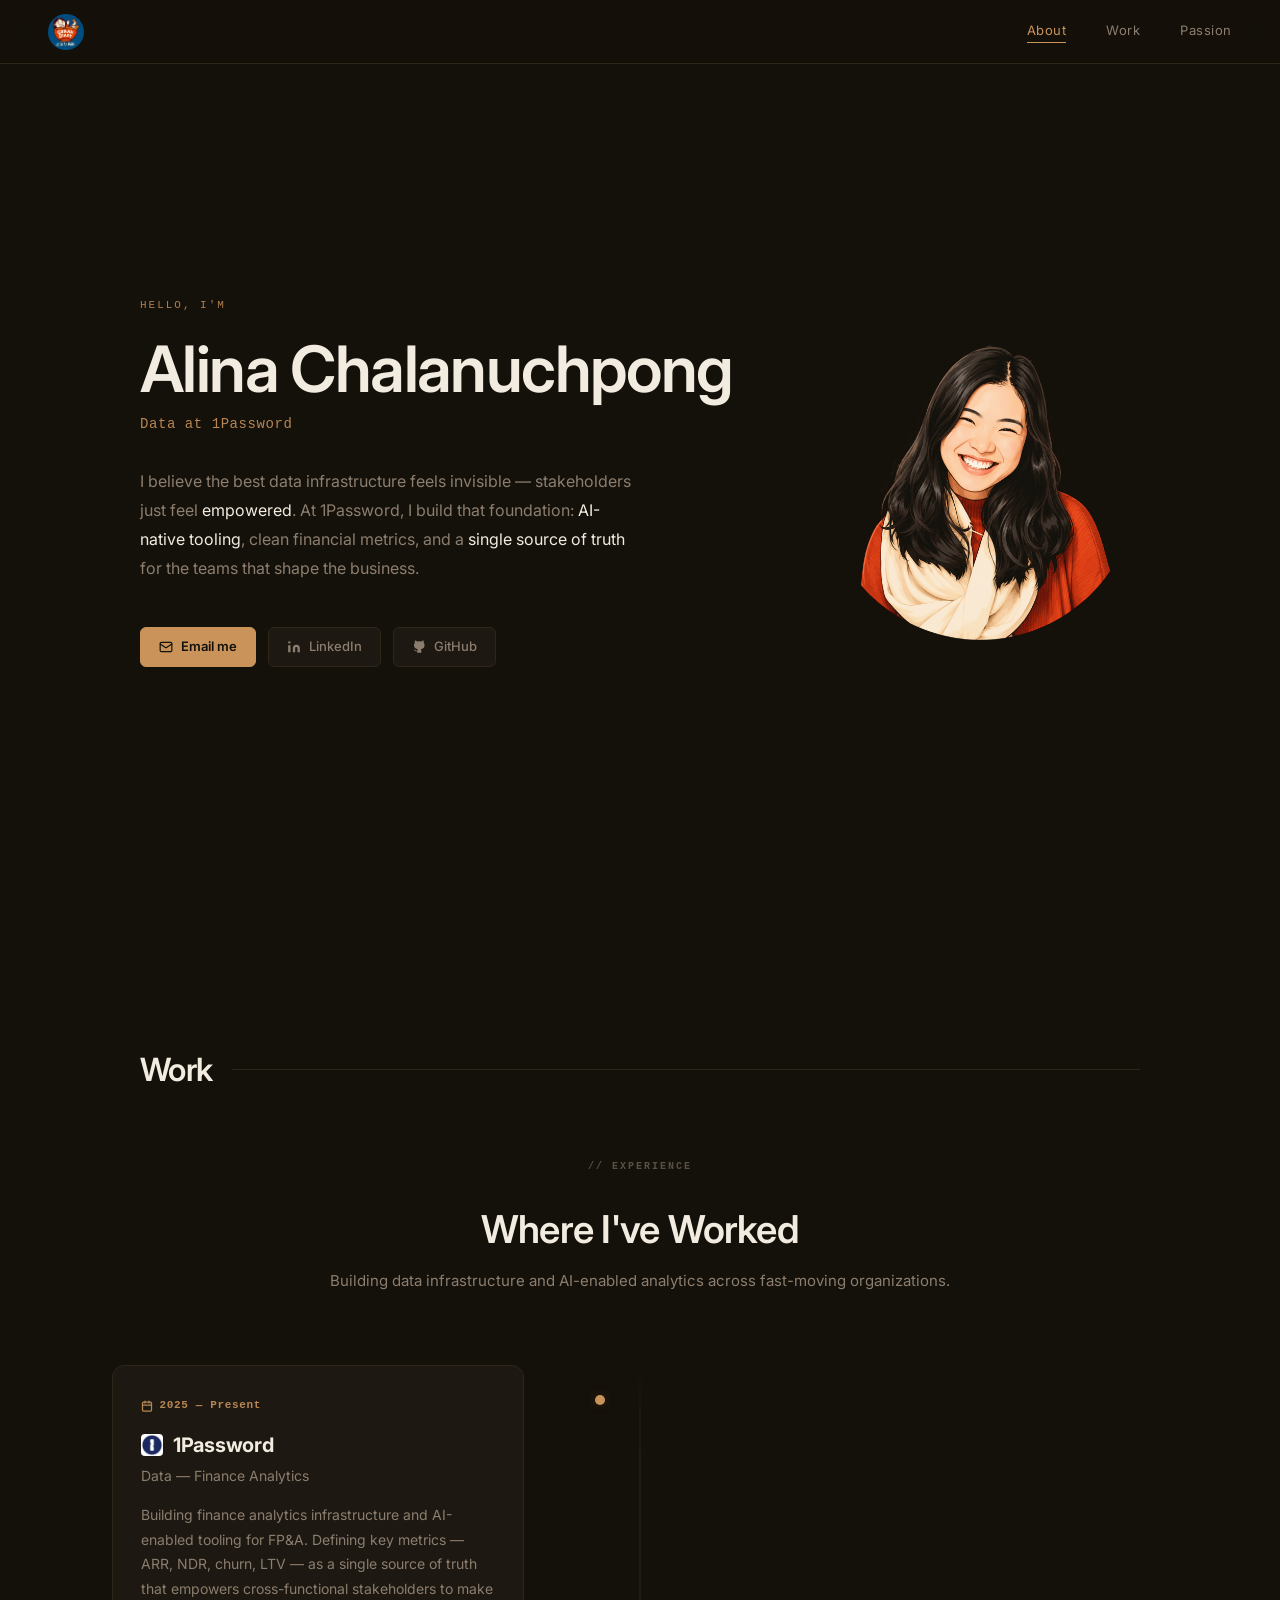
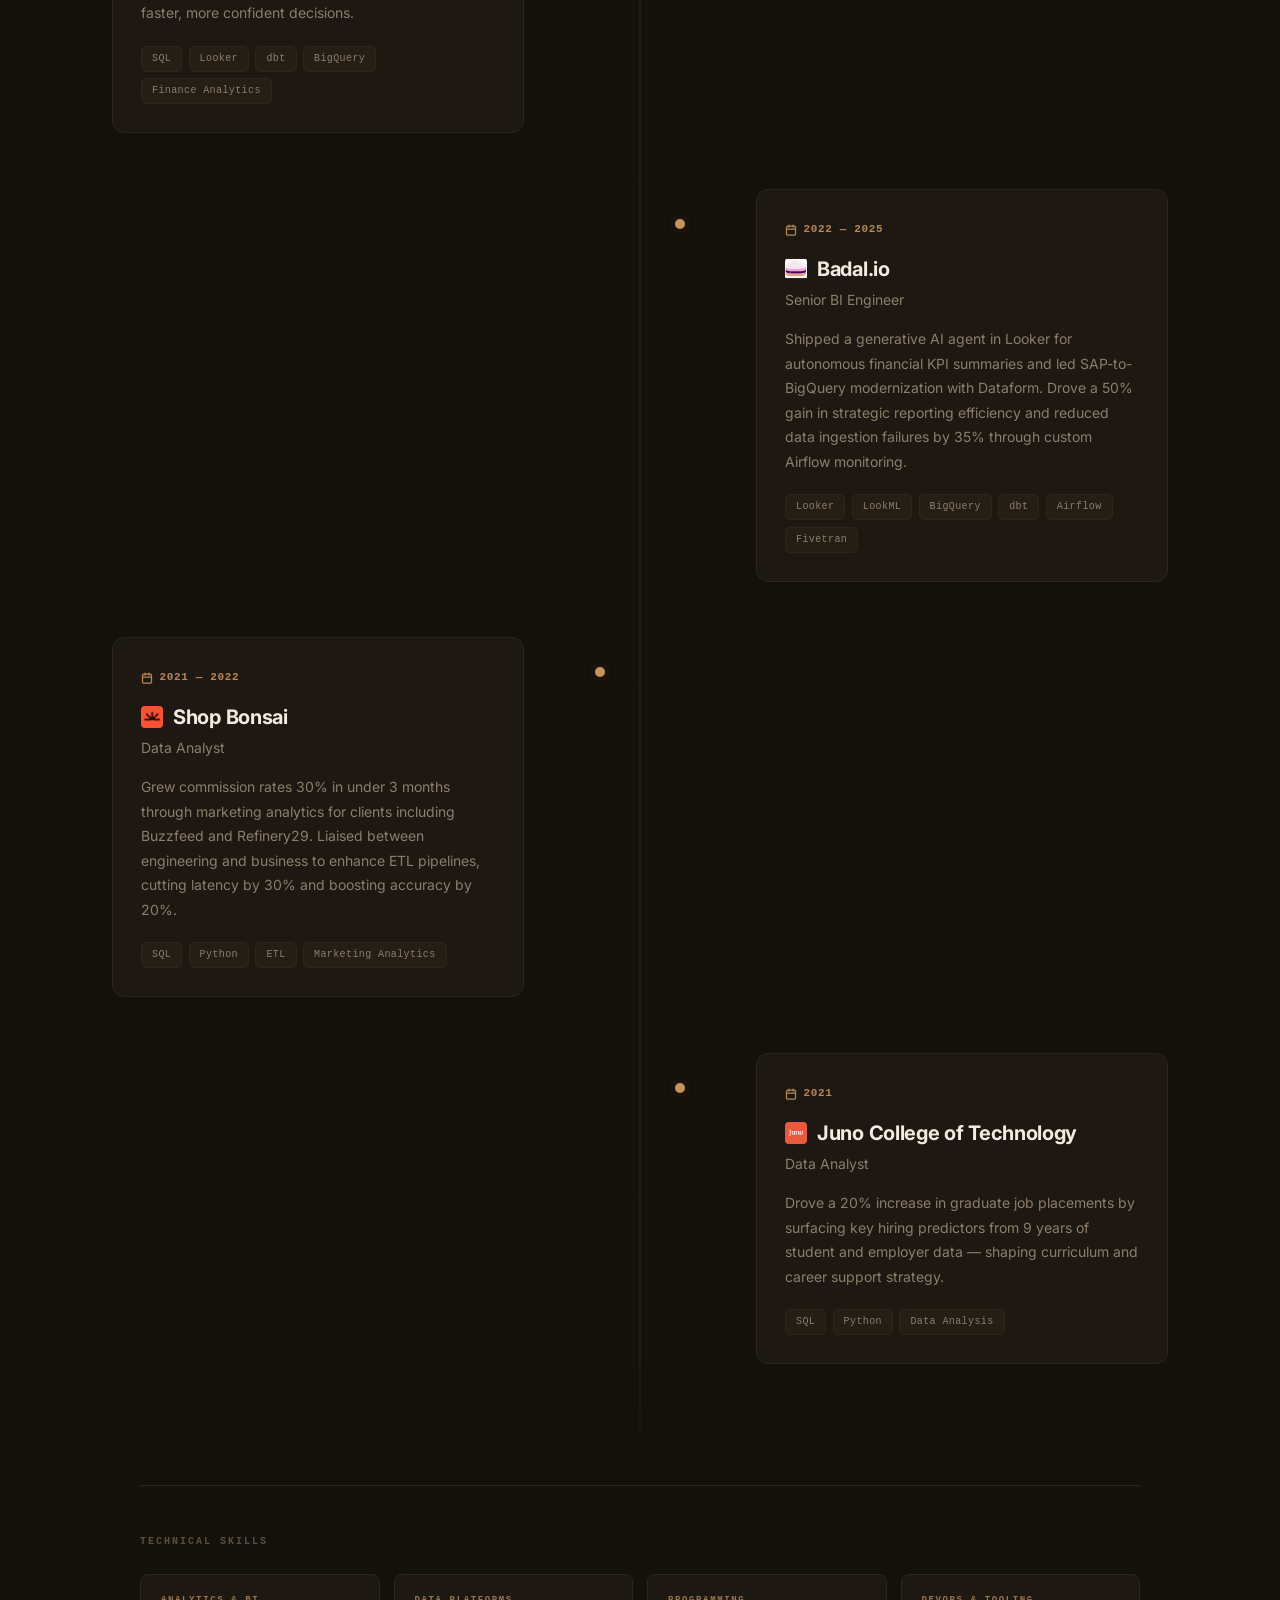
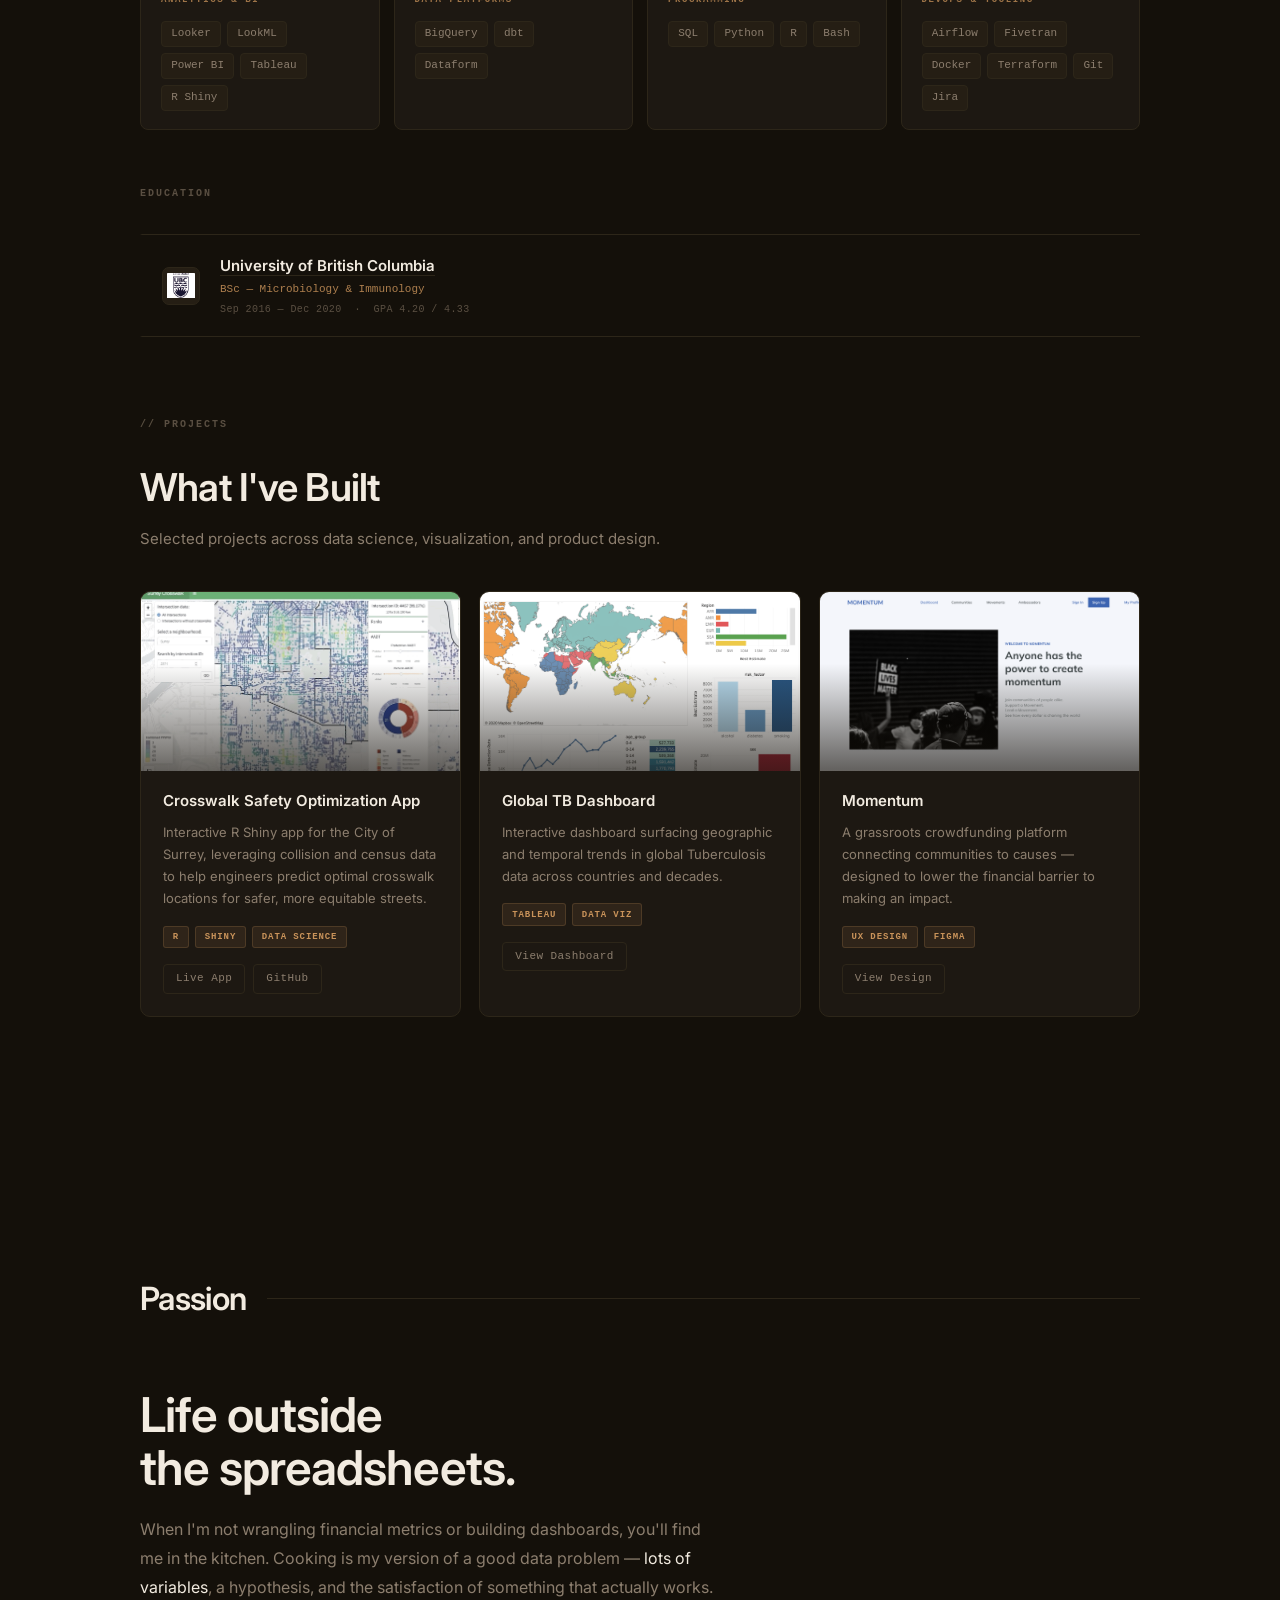
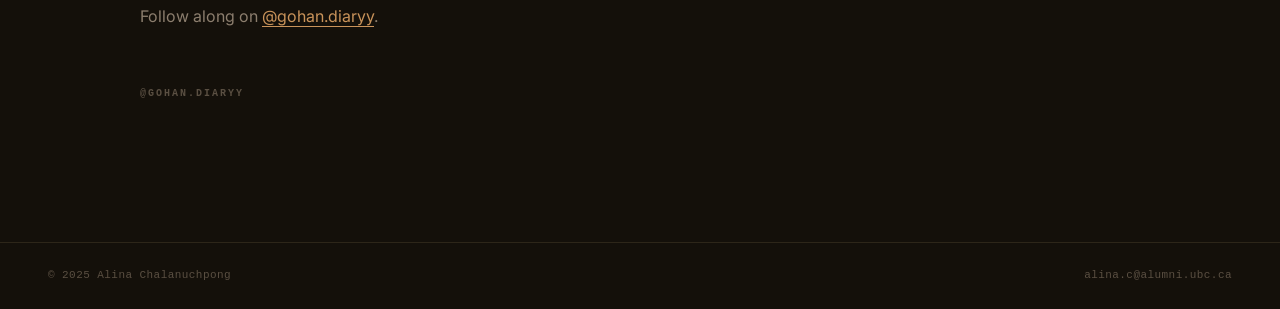
==== index.html @ 2a37232e "Replace about photo with aboutcirnb.png Co-Authored-By: Claude Sonnet 4.6 <noreply@anthropic.com>" ====
<!DOCTYPE html>
<html lang="en">
<head>
  <meta charset="UTF-8" />
  <meta name="viewport" content="width=device-width, initial-scale=1.0" />
  <meta name="description" content="Alina Chalanuchpong — Data at 1Password. Finance analytics, AI-native tooling, and stakeholder-first insights." />
  <title>Alina Chalanuchpong</title>
  <link rel="icon" href="imgs/GD.jpg" />
  <link rel="apple-touch-icon" href="imgs/GD.jpg" />
  <link href="https://fonts.googleapis.com/css2?family=Inter:wght@300;400;500;600&display=swap" rel="stylesheet" />
  <link rel="stylesheet" href="style.css" />
</head>
<body>

  <!-- Nav -->
  <nav class="nav">
    <a href="#about" class="nav-logo">
      <img src="imgs/GD.jpg" alt="Gohan Diary" style="height:36px;width:36px;object-fit:cover;border-radius:50%;display:block;" />
    </a>
    <div class="nav-links">
      <a href="#about"   class="nav-link active" data-section="about">About</a>
      <a href="#work"    class="nav-link"         data-section="work">Work</a>
      <a href="#passion" class="nav-link"         data-section="passion">Passion</a>
    </div>
  </nav>

  <!-- ══════════════════════════════════════════════════════
       ABOUT
  ══════════════════════════════════════════════════════ -->
  <section id="about">
    <div class="container">
      <div class="hero">

        <div class="hero-text">
          <p class="hero-eyebrow">Hello, I'm</p>
          <h1 class="hero-name">Alina Chalanuchpong</h1>
          <p class="hero-role">Data at 1Password</p>
          <p class="hero-bio">
            I believe the best data infrastructure feels invisible — stakeholders just feel
            <em>empowered</em>. At 1Password, I build that foundation: <em>AI-native tooling</em>,
            clean financial metrics, and a <em>single source of truth</em> for the teams that
            shape the business.
          </p>
          <div class="contact-links">
            <a href="mailto:alina.c@alumni.ubc.ca" class="contact-btn primary">
              <svg width="14" height="14" viewBox="0 0 24 24" fill="none" stroke="currentColor" stroke-width="2" stroke-linecap="round" stroke-linejoin="round"><rect x="2" y="4" width="20" height="16" rx="2"/><path d="m22 7-8.97 5.7a1.94 1.94 0 0 1-2.06 0L2 7"/></svg>
              Email me
            </a>
            <a href="https://www.linkedin.com/in/alina-chalanuchpong/" target="_blank" rel="noopener" class="contact-btn">
              <svg width="14" height="14" viewBox="0 0 24 24" fill="currentColor"><path d="M16 8a6 6 0 0 1 6 6v7h-4v-7a2 2 0 0 0-2-2 2 2 0 0 0-2 2v7h-4v-7a6 6 0 0 1 6-6z"/><rect x="2" y="9" width="4" height="12"/><circle cx="4" cy="4" r="2"/></svg>
              LinkedIn
            </a>
            <a href="https://github.com/alinac16" target="_blank" rel="noopener" class="contact-btn">
              <svg width="14" height="14" viewBox="0 0 24 24" fill="currentColor"><path d="M9 19c-5 1.5-5-2.5-7-3m14 6v-3.87a3.37 3.37 0 0 0-.94-2.61c3.14-.35 6.44-1.54 6.44-7A5.44 5.44 0 0 0 20 4.77 5.07 5.07 0 0 0 19.91 1S18.73.65 16 2.48a13.38 13.38 0 0 0-7 0C6.27.65 5.09 1 5.09 1A5.07 5.07 0 0 0 5 4.77a5.44 5.44 0 0 0-1.5 3.78c0 5.42 3.3 6.61 6.44 7A3.37 3.37 0 0 0 9 18.13V22"/></svg>
              GitHub
            </a>
          </div>
        </div>

        <div class="hero-image-wrap">
          <img src="imgs/aboutcirnb.png" class="cartoon-img" alt="Alina Chalanuchpong" />
        </div>

      </div>
    </div>
  </section>

  <!-- ══════════════════════════════════════════════════════
       WORK
  ══════════════════════════════════════════════════════ -->
  <section id="work" class="section">
    <div class="container">

      <div class="section-heading">
        <h2>Work</h2>
        <div class="section-heading-line"></div>
      </div>

      <!-- Experience header -->
      <div class="timeline-section-header">
        <p class="section-label">// Experience</p>
        <h3 class="timeline-section-title">Where I've Worked</h3>
        <p class="timeline-section-sub">Building data infrastructure and AI-enabled analytics across fast-moving organizations.</p>
      </div>

      <!-- Timeline -->
      <div class="timeline-wrapper">
        <div class="timeline-spine"></div>

        <!-- 1Password — LEFT -->
        <div class="timeline-item left">
          <div class="timeline-dot"></div>
          <div class="exp-card-new">
            <div class="exp-card-date">
              <svg width="12" height="12" viewBox="0 0 24 24" fill="none" stroke="currentColor" stroke-width="2.5" stroke-linecap="round" stroke-linejoin="round"><rect x="3" y="4" width="18" height="18" rx="2"/><path d="M16 2v4M8 2v4M3 10h18"/></svg>
              2025 — Present
            </div>
            <p class="exp-card-company">
              <img class="exp-card-logo" src="imgs/1password.png" alt="1Password" />
              1Password
            </p>
            <p class="exp-card-role">Data — Finance Analytics</p>
            <p class="exp-card-desc">Building finance analytics infrastructure and AI-enabled tooling for FP&amp;A. Defining key metrics — ARR, NDR, churn, LTV — as a single source of truth that empowers cross-functional stakeholders to make faster, more confident decisions.</p>
            <div class="exp-card-tags">
              <span class="exp-tag">SQL</span>
              <span class="exp-tag">Looker</span>
              <span class="exp-tag">dbt</span>
              <span class="exp-tag">BigQuery</span>
              <span class="exp-tag">Finance Analytics</span>
            </div>
          </div>
        </div>

        <!-- Badal.io — RIGHT -->
        <div class="timeline-item right">
          <div class="timeline-dot"></div>
          <div class="exp-card-new">
            <div class="exp-card-date">
              <svg width="12" height="12" viewBox="0 0 24 24" fill="none" stroke="currentColor" stroke-width="2.5" stroke-linecap="round" stroke-linejoin="round"><rect x="3" y="4" width="18" height="18" rx="2"/><path d="M16 2v4M8 2v4M3 10h18"/></svg>
              2022 — 2025
            </div>
            <p class="exp-card-company">
              <img class="exp-card-logo" src="imgs/badal.png" alt="Badal.io" />
              Badal.io
            </p>
            <p class="exp-card-role">Senior BI Engineer</p>
            <p class="exp-card-desc">Shipped a generative AI agent in Looker for autonomous financial KPI summaries and led SAP-to-BigQuery modernization with Dataform. Drove a 50% gain in strategic reporting efficiency and reduced data ingestion failures by 35% through custom Airflow monitoring.</p>
            <div class="exp-card-tags">
              <span class="exp-tag">Looker</span>
              <span class="exp-tag">LookML</span>
              <span class="exp-tag">BigQuery</span>
              <span class="exp-tag">dbt</span>
              <span class="exp-tag">Airflow</span>
              <span class="exp-tag">Fivetran</span>
            </div>
          </div>
        </div>

        <!-- Shop Bonsai — LEFT -->
        <div class="timeline-item left">
          <div class="timeline-dot"></div>
          <div class="exp-card-new">
            <div class="exp-card-date">
              <svg width="12" height="12" viewBox="0 0 24 24" fill="none" stroke="currentColor" stroke-width="2.5" stroke-linecap="round" stroke-linejoin="round"><rect x="3" y="4" width="18" height="18" rx="2"/><path d="M16 2v4M8 2v4M3 10h18"/></svg>
              2021 — 2022
            </div>
            <p class="exp-card-company">
              <img class="exp-card-logo" src="imgs/shopbonsai.png" alt="Shop Bonsai" />
              Shop Bonsai
            </p>
            <p class="exp-card-role">Data Analyst</p>
            <p class="exp-card-desc">Grew commission rates 30% in under 3 months through marketing analytics for clients including Buzzfeed and Refinery29. Liaised between engineering and business to enhance ETL pipelines, cutting latency by 30% and boosting accuracy by 20%.</p>
            <div class="exp-card-tags">
              <span class="exp-tag">SQL</span>
              <span class="exp-tag">Python</span>
              <span class="exp-tag">ETL</span>
              <span class="exp-tag">Marketing Analytics</span>
            </div>
          </div>
        </div>

        <!-- Juno College — RIGHT -->
        <div class="timeline-item right">
          <div class="timeline-dot"></div>
          <div class="exp-card-new">
            <div class="exp-card-date">
              <svg width="12" height="12" viewBox="0 0 24 24" fill="none" stroke="currentColor" stroke-width="2.5" stroke-linecap="round" stroke-linejoin="round"><rect x="3" y="4" width="18" height="18" rx="2"/><path d="M16 2v4M8 2v4M3 10h18"/></svg>
              2021
            </div>
            <p class="exp-card-company">
              <img class="exp-card-logo" src="imgs/juno.png" alt="Juno College" />
              Juno College of Technology
            </p>
            <p class="exp-card-role">Data Analyst</p>
            <p class="exp-card-desc">Drove a 20% increase in graduate job placements by surfacing key hiring predictors from 9 years of student and employer data — shaping curriculum and career support strategy.</p>
            <div class="exp-card-tags">
              <span class="exp-tag">SQL</span>
              <span class="exp-tag">Python</span>
              <span class="exp-tag">Data Analysis</span>
            </div>
          </div>
        </div>

      </div><!-- /timeline-wrapper -->

      <!-- Skills -->
      <div class="skills-section">
        <p class="section-label">Technical Skills</p>
        <div class="skills-grid">
          <div class="skill-category">
            <p class="skill-category-label">Analytics &amp; BI</p>
            <div class="skill-list">
              <span class="skill-pill">Looker</span>
              <span class="skill-pill">LookML</span>
              <span class="skill-pill">Power BI</span>
              <span class="skill-pill">Tableau</span>
              <span class="skill-pill">R Shiny</span>
            </div>
          </div>
          <div class="skill-category">
            <p class="skill-category-label">Data Platforms</p>
            <div class="skill-list">
              <span class="skill-pill">BigQuery</span>
              <span class="skill-pill">dbt</span>
              <span class="skill-pill">Dataform</span>
            </div>
          </div>
          <div class="skill-category">
            <p class="skill-category-label">Programming</p>
            <div class="skill-list">
              <span class="skill-pill">SQL</span>
              <span class="skill-pill">Python</span>
              <span class="skill-pill">R</span>
              <span class="skill-pill">Bash</span>
            </div>
          </div>
          <div class="skill-category">
            <p class="skill-category-label">DevOps &amp; Tooling</p>
            <div class="skill-list">
              <span class="skill-pill">Airflow</span>
              <span class="skill-pill">Fivetran</span>
              <span class="skill-pill">Docker</span>
              <span class="skill-pill">Terraform</span>
              <span class="skill-pill">Git</span>
              <span class="skill-pill">Jira</span>
            </div>
          </div>
        </div>
      </div>

      <!-- Education -->
      <div style="padding: 0.5rem 0 1rem;">
        <p class="section-label">Education</p>
        <div class="edu-card">
          <img class="exp-logo" src="imgs/UBC.png" alt="UBC" />
          <div>
            <a href="https://ojs.library.ubc.ca/index.php/UJEMI/article/view/195437" target="_blank" rel="noopener" class="edu-school" style="color:var(--text-primary);border-bottom:1px solid var(--border);transition:color 0.15s,border-color 0.15s;" onmouseover="this.style.color='var(--accent)';this.style.borderColor='var(--accent)'" onmouseout="this.style.color='var(--text-primary)';this.style.borderColor='var(--border)'">University of British Columbia</a>
            <p class="edu-degree">BSc — Microbiology &amp; Immunology</p>
            <p class="edu-meta">Sep 2016 — Dec 2020 &nbsp;·&nbsp; GPA 4.20 / 4.33</p>
          </div>
        </div>
      </div>

      <!-- Projects -->
      <div class="projects-section">
        <p class="section-label">// Projects</p>
        <h3 class="timeline-section-title" style="text-align:left; margin-bottom:0.5rem">What I've Built</h3>
        <p class="timeline-section-sub" style="text-align:left; margin-bottom:2.5rem">Selected projects across data science, visualization, and product design.</p>

        <div class="projects-grid">

          <!-- Surrey Crosswalk -->
          <div class="project-card">
            <div class="project-img-wrap">
              <img class="project-img" src="imgs/surreycrosswalk_project.png" alt="Surrey Crosswalk" />
              <div class="project-img-overlay"></div>
            </div>
            <div class="project-body">
              <p class="project-name">Crosswalk Safety Optimization App</p>
              <p class="project-desc">Interactive R Shiny app for the City of Surrey, leveraging collision and census data to help engineers predict optimal crosswalk locations for safer, more equitable streets.</p>
              <div class="project-tags">
                <span class="tag">R</span><span class="tag">Shiny</span><span class="tag">Data Science</span>
              </div>
              <div class="project-links">
                <a href="https://alinac20.shinyapps.io/SurreyCrosswalk/" target="_blank" rel="noopener" class="project-link">Live App</a>
                <a href="https://github.com/alinac16/surrey_crosswalk" target="_blank" rel="noopener" class="project-link">GitHub</a>
              </div>
            </div>
          </div>

          <!-- Tableau TB Dashboard -->
          <div class="project-card">
            <div class="project-img-wrap">
              <img class="project-img" src="imgs/tableau_project.png" alt="TB Dashboard" />
              <div class="project-img-overlay"></div>
            </div>
            <div class="project-body">
              <p class="project-name">Global TB Dashboard</p>
              <p class="project-desc">Interactive dashboard surfacing geographic and temporal trends in global Tuberculosis data across countries and decades.</p>
              <div class="project-tags">
                <span class="tag">Tableau</span><span class="tag">Data Viz</span>
              </div>
              <div class="project-links">
                <a href="https://public.tableau.com/profile/alinac16#!/vizhome/TB_20200928/Dashboard1" target="_blank" rel="noopener" class="project-link">View Dashboard</a>
              </div>
            </div>
          </div>

          <!-- Momentum -->
          <div class="project-card">
            <div class="project-img-wrap">
              <img class="project-img" src="imgs/momentum_project.png" alt="Momentum" />
              <div class="project-img-overlay"></div>
            </div>
            <div class="project-body">
              <p class="project-name">Momentum</p>
              <p class="project-desc">A grassroots crowdfunding platform connecting communities to causes — designed to lower the financial barrier to making an impact.</p>
              <div class="project-tags">
                <span class="tag">UX Design</span><span class="tag">Figma</span>
              </div>
              <div class="project-links">
                <a href="https://www.figma.com/file/b0DYRluAt6SXUSWPTWXvy5/Momentum?node-id=0%3A1" target="_blank" rel="noopener" class="project-link">View Design</a>
              </div>
            </div>
          </div>

        </div>
      </div>

    </div>
  </section>

  <!-- ══════════════════════════════════════════════════════
       PASSION
  ══════════════════════════════════════════════════════ -->
  <section id="passion" class="section">
    <div class="container">

      <div class="section-heading">
        <h2>Passion</h2>
        <div class="section-heading-line"></div>
      </div>

      <div class="passion-hero">
        <h2>Life outside<br/>the spreadsheets.</h2>
        <p>
          When I'm not wrangling financial metrics or building dashboards, you'll find me in
          the kitchen. Cooking is my version of a good data problem — <em>lots of variables</em>,
          a hypothesis, and the satisfaction of something that actually works. Follow along on
          <a href="https://www.instagram.com/gohan.diaryy/" target="_blank" rel="noopener"
             style="color:var(--accent); border-bottom:1px solid var(--accent);">@gohan.diaryy</a>.
        </p>
      </div>

      <p class="instagram-label">@gohan.diaryy</p>

      <behold-widget feed-id="sRzEfR7E7tNDQkTdzWtx"></behold-widget>
      <script>
        (() => {
          const d = document, s = d.createElement("script");
          s.type = "module";
          s.src = "https://w.behold.so/widget.js";
          d.head.append(s);
        })();
      </script>

    </div>
  </section>

  <!-- Footer -->
  <footer class="footer">
    <span>© 2025 Alina Chalanuchpong</span>
    <a href="mailto:alina.c@alumni.ubc.ca">alina.c@alumni.ubc.ca</a>
  </footer>

  <script>
    // ── Cursor glow ──────────────────────────────────────
    document.addEventListener('mousemove', ({ clientX, clientY }) => {
      document.documentElement.style.setProperty('--mouse-x', clientX + 'px');
      document.documentElement.style.setProperty('--mouse-y', clientY + 'px');
    });

    // ── Active nav on scroll ──────────────────────────────
    const sections  = document.querySelectorAll('section[id]');
    const navLinks  = document.querySelectorAll('.nav-link[data-section]');

    const navObserver = new IntersectionObserver((entries) => {
      entries.forEach(entry => {
        if (entry.isIntersecting) {
          navLinks.forEach(link => {
            link.classList.toggle('active', link.dataset.section === entry.target.id);
          });
        }
      });
    }, { threshold: 0.35 });

    sections.forEach(s => navObserver.observe(s));

    // ── Timeline card scroll animations ──────────────────
    const cardObserver = new IntersectionObserver((entries) => {
      entries.forEach(entry => {
        if (entry.isIntersecting) {
          setTimeout(() => entry.target.classList.add('visible'), 80);
          cardObserver.unobserve(entry.target);
        }
      });
    }, { threshold: 0.15, rootMargin: '0px 0px -40px 0px' });

    document.querySelectorAll('.exp-card-new').forEach(card => cardObserver.observe(card));
  </script>

</body>
</html>
---- style.css ----
/* ============================================================
   Variables & Reset
   ============================================================ */
*, *::before, *::after { box-sizing: border-box; margin: 0; padding: 0; }

:root {
  --bg:            #14100A;
  --surface:       #1D1812;
  --surface-2:     #251E14;
  --surface-3:     #2D2418;
  --accent:        #C9935A;
  --accent-dim:    rgba(201, 147, 90, 0.1);
  --accent-glow:   rgba(201, 147, 90, 0.18);
  --accent-hover:  #D4A46A;
  --text-primary:  #F2EBE0;
  --text-secondary:#8C7E6E;
  --text-muted:    #5A4F42;
  --border:        #2D2619;
  --border-accent: rgba(201, 147, 90, 0.35);
  --nav-h:         64px;
  --max-w:         1080px;
  --font:          'Inter', system-ui, sans-serif;
  --mono:          'JetBrains Mono', 'Fira Code', monospace;
}

html { scroll-behavior: smooth; }

body {
  background: var(--bg);
  color: var(--text-primary);
  font-family: var(--font);
  font-size: 16px;
  line-height: 1.6;
  -webkit-font-smoothing: antialiased;
  min-height: 100vh;
  /* subtle dot grid */
  background-image: radial-gradient(circle, rgba(201,147,90,0.04) 1px, transparent 1px);
  background-size: 28px 28px;
  background-attachment: fixed;
}

/* Cursor glow */
body::before {
  content: '';
  position: fixed;
  inset: 0;
  pointer-events: none;
  z-index: 9999;
  background: radial-gradient(
    650px circle at var(--mouse-x, -100%) var(--mouse-y, -100%),
    rgba(201, 147, 90, 0.07),
    transparent 80%
  );
}

a { color: inherit; text-decoration: none; }
img { display: block; max-width: 100%; }

/* ============================================================
   Nav
   ============================================================ */
.nav {
  position: fixed;
  top: 0; left: 0; right: 0;
  z-index: 100;
  height: var(--nav-h);
  display: flex;
  align-items: center;
  justify-content: space-between;
  padding: 0 3rem;
  background: rgba(20, 16, 10, 0.85);
  backdrop-filter: blur(20px);
  -webkit-backdrop-filter: blur(20px);
  border-bottom: 1px solid var(--border);
}

.nav-logo {
  font-family: var(--mono);
  font-size: 0.875rem;
  font-weight: 700;
  letter-spacing: 0.08em;
  color: var(--accent);
}

.nav-links { display: flex; gap: 2.5rem; align-items: center; }

.nav-link {
  font-size: 0.8125rem;
  color: var(--text-secondary);
  letter-spacing: 0.04em;
  transition: color 0.15s;
  position: relative;
  padding-bottom: 3px;
}

.nav-link::after {
  content: '';
  position: absolute;
  bottom: 0; left: 0; right: 0;
  height: 1px;
  background: var(--accent);
  transform: scaleX(0);
  transform-origin: left;
  transition: transform 0.2s;
}

.nav-link:hover { color: var(--text-primary); }
.nav-link:hover::after,
.nav-link.active::after { transform: scaleX(1); }
.nav-link.active { color: var(--accent); }

/* ============================================================
   Sections
   ============================================================ */
.section {
  padding-top: calc(var(--nav-h) + 5rem);
  padding-bottom: 7rem;
}

#about {
  min-height: 100vh;
  display: flex;
  align-items: center;
  padding-top: var(--nav-h);
  padding-bottom: 0;
}

.container {
  max-width: var(--max-w);
  margin: 0 auto;
  padding: 0 2.5rem;
  width: 100%;
}

/* ============================================================
   Section dividers
   ============================================================ */
.section-heading {
  display: flex;
  align-items: center;
  gap: 1.25rem;
  margin-bottom: 4rem;
}

.section-heading h2 {
  font-size: clamp(1.5rem, 2.5vw, 2rem);
  font-weight: 600;
  letter-spacing: -0.02em;
  white-space: nowrap;
}

.section-heading-line {
  flex: 1;
  height: 1px;
  background: var(--border);
}

.section-label {
  font-family: var(--mono);
  font-size: 0.625rem;
  font-weight: 700;
  letter-spacing: 0.2em;
  text-transform: uppercase;
  color: var(--text-muted);
  margin-bottom: 1.5rem;
}

/* ============================================================
   Hero / About
   ============================================================ */
.hero {
  display: grid;
  grid-template-columns: 1fr auto;
  gap: 5rem;
  align-items: center;
  width: 100%;
  padding: 4rem 0;
}

.hero-eyebrow {
  font-family: var(--mono);
  font-size: 0.6875rem;
  font-weight: 400;
  letter-spacing: 0.18em;
  text-transform: uppercase;
  color: var(--accent);
  margin-bottom: 1.25rem;
  opacity: 0.85;
}

.hero-name {
  font-size: clamp(2.75rem, 5vw, 4.25rem);
  font-weight: 600;
  line-height: 1.07;
  letter-spacing: -0.025em;
  margin-bottom: 0.625rem;
}

.hero-role {
  font-family: var(--mono);
  font-size: 0.875rem;
  color: var(--accent);
  margin-bottom: 2rem;
  letter-spacing: 0.04em;
  opacity: 0.9;
}

.hero-bio {
  font-size: 1rem;
  line-height: 1.8;
  color: var(--text-secondary);
  max-width: 500px;
  margin-bottom: 2.75rem;
}

.hero-bio em { font-style: normal; color: var(--text-primary); }

.contact-links { display: flex; gap: 0.75rem; flex-wrap: wrap; }

.contact-btn {
  display: inline-flex;
  align-items: center;
  gap: 0.5rem;
  padding: 0.55rem 1.125rem;
  border-radius: 6px;
  font-size: 0.8125rem;
  font-weight: 500;
  border: 1px solid var(--border);
  color: var(--text-secondary);
  background: var(--surface);
  transition: all 0.15s;
}

.contact-btn:hover {
  border-color: var(--border-accent);
  color: var(--accent);
  background: var(--accent-dim);
}

.contact-btn.primary {
  background: var(--accent);
  color: #14100A;
  border-color: var(--accent);
  font-weight: 600;
}

.contact-btn.primary:hover {
  background: var(--accent-hover);
  border-color: var(--accent-hover);
  box-shadow: 0 0 24px var(--accent-glow);
}

/* Cartoon image — mix-blend-mode removes black bg */
.hero-image-wrap {
  position: relative;
  flex-shrink: 0;
}

.cartoon-img {
  width: 320px;
  height: auto;
  mix-blend-mode: screen;
  filter: brightness(0.97) contrast(1.05);
  display: block;
}

/* ============================================================
   Experience — alternating timeline
   ============================================================ */
.timeline-section-header {
  text-align: center;
  margin-bottom: 4rem;
}

.timeline-section-title {
  font-size: clamp(1.75rem, 3vw, 2.5rem);
  font-weight: 600;
  letter-spacing: -0.02em;
  margin: 0.75rem 0 0.5rem;
}

.timeline-section-sub {
  font-size: 0.9375rem;
  color: var(--text-secondary);
}

.timeline-wrapper {
  position: relative;
  padding: 0.5rem 0 3rem;
}

.timeline-spine {
  position: absolute;
  left: 50%;
  top: 0; bottom: 0;
  width: 1px;
  background: linear-gradient(to bottom, transparent 0%, var(--border) 6%, var(--border) 94%, transparent 100%);
  transform: translateX(-50%);
}

.timeline-item { width: 46%; position: relative; margin-bottom: 3.5rem; }
.timeline-item.left  { margin-right: auto; padding-right: 3rem; }
.timeline-item.right { margin-left: auto;  padding-left: 3rem;  }

.timeline-dot {
  position: absolute;
  width: 10px;
  height: 10px;
  border-radius: 50%;
  background: var(--accent);
  box-shadow: 0 0 12px var(--accent-glow);
  top: 1.875rem;
  z-index: 1;
}

.timeline-item.left  .timeline-dot { right: -5px; }
.timeline-item.right .timeline-dot { left: -5px;  }

.exp-card-new {
  background: var(--surface);
  border: 1px solid var(--border);
  border-radius: 12px;
  padding: 1.75rem;
  will-change: transform, opacity;
  opacity: 0;
  transition: opacity 0.55s cubic-bezier(0.4,0,0.2,1),
              transform 0.55s cubic-bezier(0.4,0,0.2,1),
              border-color 0.18s, box-shadow 0.18s;
}

.timeline-item.left  .exp-card-new { transform: translateX(-28px); }
.timeline-item.right .exp-card-new { transform: translateX(28px);  }
.exp-card-new.visible { opacity: 1; transform: translateX(0); }
.exp-card-new:hover {
  border-color: var(--border-accent);
  box-shadow: 0 4px 24px rgba(201,147,90,0.07);
}

.exp-card-date {
  display: inline-flex;
  align-items: center;
  gap: 0.4rem;
  font-family: var(--mono);
  font-size: 0.6875rem;
  font-weight: 600;
  color: var(--accent);
  letter-spacing: 0.06em;
  margin-bottom: 0.875rem;
  opacity: 0.9;
}

.exp-card-company {
  font-size: 1.25rem;
  font-weight: 700;
  color: var(--text-primary);
  letter-spacing: -0.015em;
  margin-bottom: 0.25rem;
  display: flex;
  align-items: center;
  gap: 0.625rem;
}

.exp-card-logo {
  width: 22px; height: 22px;
  object-fit: contain;
  border-radius: 4px;
  background: var(--surface-2);
  flex-shrink: 0;
}

.exp-card-role { font-size: 0.875rem; color: var(--text-secondary); margin-bottom: 1rem; }

.exp-card-desc {
  font-size: 0.875rem;
  line-height: 1.75;
  color: var(--text-secondary);
  margin-bottom: 1.25rem;
}

.exp-card-tags { display: flex; flex-wrap: wrap; gap: 0.4rem; }

.exp-tag {
  font-family: var(--mono);
  font-size: 0.625rem;
  font-weight: 500;
  padding: 0.25rem 0.625rem;
  border-radius: 5px;
  border: 1px solid var(--border);
  color: var(--text-secondary);
  letter-spacing: 0.04em;
  background: var(--surface-2);
  transition: all 0.15s;
}

.exp-tag:hover { border-color: var(--border-accent); color: var(--accent); }

/* ============================================================
   Skills
   ============================================================ */
.skills-section {
  padding: 3rem 0;
  border-top: 1px solid var(--border);
  margin-top: 1rem;
}

.skills-grid {
  display: grid;
  grid-template-columns: repeat(auto-fill, minmax(230px, 1fr));
  gap: 0.875rem;
}

.skill-category {
  background: var(--surface);
  border: 1px solid var(--border);
  border-radius: 8px;
  padding: 1.125rem 1.25rem;
  transition: border-color 0.15s;
}

.skill-category:hover { border-color: var(--border-accent); }

.skill-category-label {
  font-family: var(--mono);
  font-size: 0.5625rem;
  font-weight: 700;
  letter-spacing: 0.18em;
  text-transform: uppercase;
  color: var(--accent);
  margin-bottom: 0.875rem;
  opacity: 0.75;
}

.skill-list { display: flex; flex-wrap: wrap; gap: 0.375rem; }

.skill-pill {
  font-family: var(--mono);
  font-size: 0.6875rem;
  padding: 0.2rem 0.575rem;
  border-radius: 4px;
  background: var(--surface-2);
  color: var(--text-secondary);
  border: 1px solid var(--border);
  transition: all 0.15s;
}

.skill-pill:hover { color: var(--accent); border-color: var(--border-accent); background: var(--accent-dim); }

/* ============================================================
   Education
   ============================================================ */
.edu-card {
  display: flex;
  align-items: center;
  gap: 1.25rem;
  padding: 1.125rem 1.25rem;
  background: transparent;
  border-left: 2px solid transparent;
  border-top: 1px solid var(--border);
  border-bottom: 1px solid var(--border);
  transition: all 0.18s;
  margin-top: 2rem;
}

.edu-card:hover { background: var(--surface); border-left-color: var(--accent); padding-left: 1.625rem; }

.exp-logo {
  width: 38px; height: 38px;
  object-fit: contain;
  border-radius: 7px;
  background: var(--surface-2);
  padding: 4px;
  border: 1px solid var(--border);
  flex-shrink: 0;
}

.edu-school { font-size: 0.9375rem; font-weight: 600; color: var(--text-primary); }
.edu-degree { font-family: var(--mono); font-size: 0.6875rem; color: var(--accent); margin-top: 0.125rem; opacity: 0.85; }
.edu-meta   { font-family: var(--mono); font-size: 0.625rem; color: var(--text-muted); margin-top: 0.25rem; letter-spacing: 0.04em; }

/* ============================================================
   Projects
   ============================================================ */
.projects-section { padding-top: 4rem; }

.projects-grid {
  display: grid;
  grid-template-columns: repeat(auto-fill, minmax(300px, 1fr));
  gap: 1.125rem;
}

.project-card {
  background: var(--surface);
  border: 1px solid var(--border);
  border-radius: 10px;
  overflow: hidden;
  transition: border-color 0.18s, transform 0.18s, box-shadow 0.18s;
}

.project-card:hover {
  border-color: var(--border-accent);
  transform: translateY(-3px);
  box-shadow: 0 8px 32px rgba(201,147,90,0.08);
}

.project-img-wrap { position: relative; overflow: hidden; }

.project-img {
  width: 100%;
  aspect-ratio: 16/9;
  object-fit: cover;
  background: var(--surface-2);
  display: block;
  transition: transform 0.3s;
}

.project-card:hover .project-img { transform: scale(1.02); }

.project-img-overlay {
  position: absolute;
  inset: 0;
  background: linear-gradient(to bottom, transparent 40%, rgba(20,16,10,0.65) 100%);
  pointer-events: none;
}

.project-body { padding: 1.125rem 1.375rem 1.375rem; }
.project-name { font-size: 0.9375rem; font-weight: 600; color: var(--text-primary); margin-bottom: 0.5rem; }
.project-desc { font-size: 0.8125rem; line-height: 1.7; color: var(--text-secondary); margin-bottom: 1rem; }

.project-tags { display: flex; gap: 0.375rem; flex-wrap: wrap; margin-bottom: 1rem; }

.tag {
  font-family: var(--mono);
  font-size: 0.5625rem;
  font-weight: 700;
  padding: 0.2rem 0.55rem;
  border-radius: 3px;
  background: var(--accent-dim);
  color: var(--accent);
  letter-spacing: 0.1em;
  text-transform: uppercase;
  border: 1px solid rgba(201,147,90,0.2);
}

.project-links { display: flex; gap: 0.5rem; flex-wrap: wrap; }

.project-link {
  font-family: var(--mono);
  font-size: 0.6875rem;
  font-weight: 500;
  color: var(--text-secondary);
  border: 1px solid var(--border);
  padding: 0.3rem 0.75rem;
  border-radius: 4px;
  transition: all 0.15s;
  letter-spacing: 0.04em;
}

.project-link:hover { color: var(--accent); border-color: var(--border-accent); background: var(--accent-dim); }

/* ============================================================
   Passion / Instagram
   ============================================================ */
.passion-hero { max-width: 580px; margin-bottom: 3.5rem; }

.passion-hero h2 {
  font-size: clamp(2rem, 4vw, 3rem);
  font-weight: 600;
  letter-spacing: -0.02em;
  line-height: 1.12;
  margin-bottom: 1.25rem;
}

.passion-hero p { font-size: 1rem; line-height: 1.8; color: var(--text-secondary); }
.passion-hero p em { font-style: normal; color: var(--text-primary); }

.instagram-label {
  font-family: var(--mono);
  font-size: 0.625rem;
  font-weight: 700;
  letter-spacing: 0.2em;
  text-transform: uppercase;
  color: var(--text-muted);
  margin-bottom: 1.75rem;
}

behold-widget { display: block; }

/* ============================================================
   Footer
   ============================================================ */
.footer {
  border-top: 1px solid var(--border);
  padding: 1.5rem 3rem;
  display: flex;
  justify-content: space-between;
  align-items: center;
  font-family: var(--mono);
  font-size: 0.6875rem;
  color: var(--text-muted);
  letter-spacing: 0.04em;
}

.footer a:hover { color: var(--accent); }

/* ============================================================
   Responsive
   ============================================================ */
@media (max-width: 900px) {
  .hero { grid-template-columns: 1fr; gap: 2.5rem; }
  .hero-image-wrap { display: flex; justify-content: center; order: -1; }
  .cartoon-img { width: 220px; }
  .hero-bio { max-width: 100%; }
}

@media (max-width: 768px) {
  .nav { padding: 0 1.25rem; }
  .nav-links { gap: 1.5rem; }
  .container { padding: 0 1.25rem; }
  .projects-grid { grid-template-columns: 1fr; }
  .footer { flex-direction: column; gap: 0.375rem; text-align: center; padding: 1.5rem; }
  .section { padding-top: calc(var(--nav-h) + 3rem); padding-bottom: 5rem; }

  /* Timeline collapse */
  .timeline-spine { left: 12px; }
  .timeline-item { width: 100%; }
  .timeline-item.left, .timeline-item.right { padding-left: 2.25rem; padding-right: 0.75rem; }
  .timeline-item.left  .timeline-dot,
  .timeline-item.right .timeline-dot { left: 7px; right: auto; }
  .timeline-item.left  .exp-card-new { transform: translateX(16px); }
  .timeline-item.right .exp-card-new { transform: translateX(16px); }
  .exp-card-new.visible { transform: translateX(0); }
}
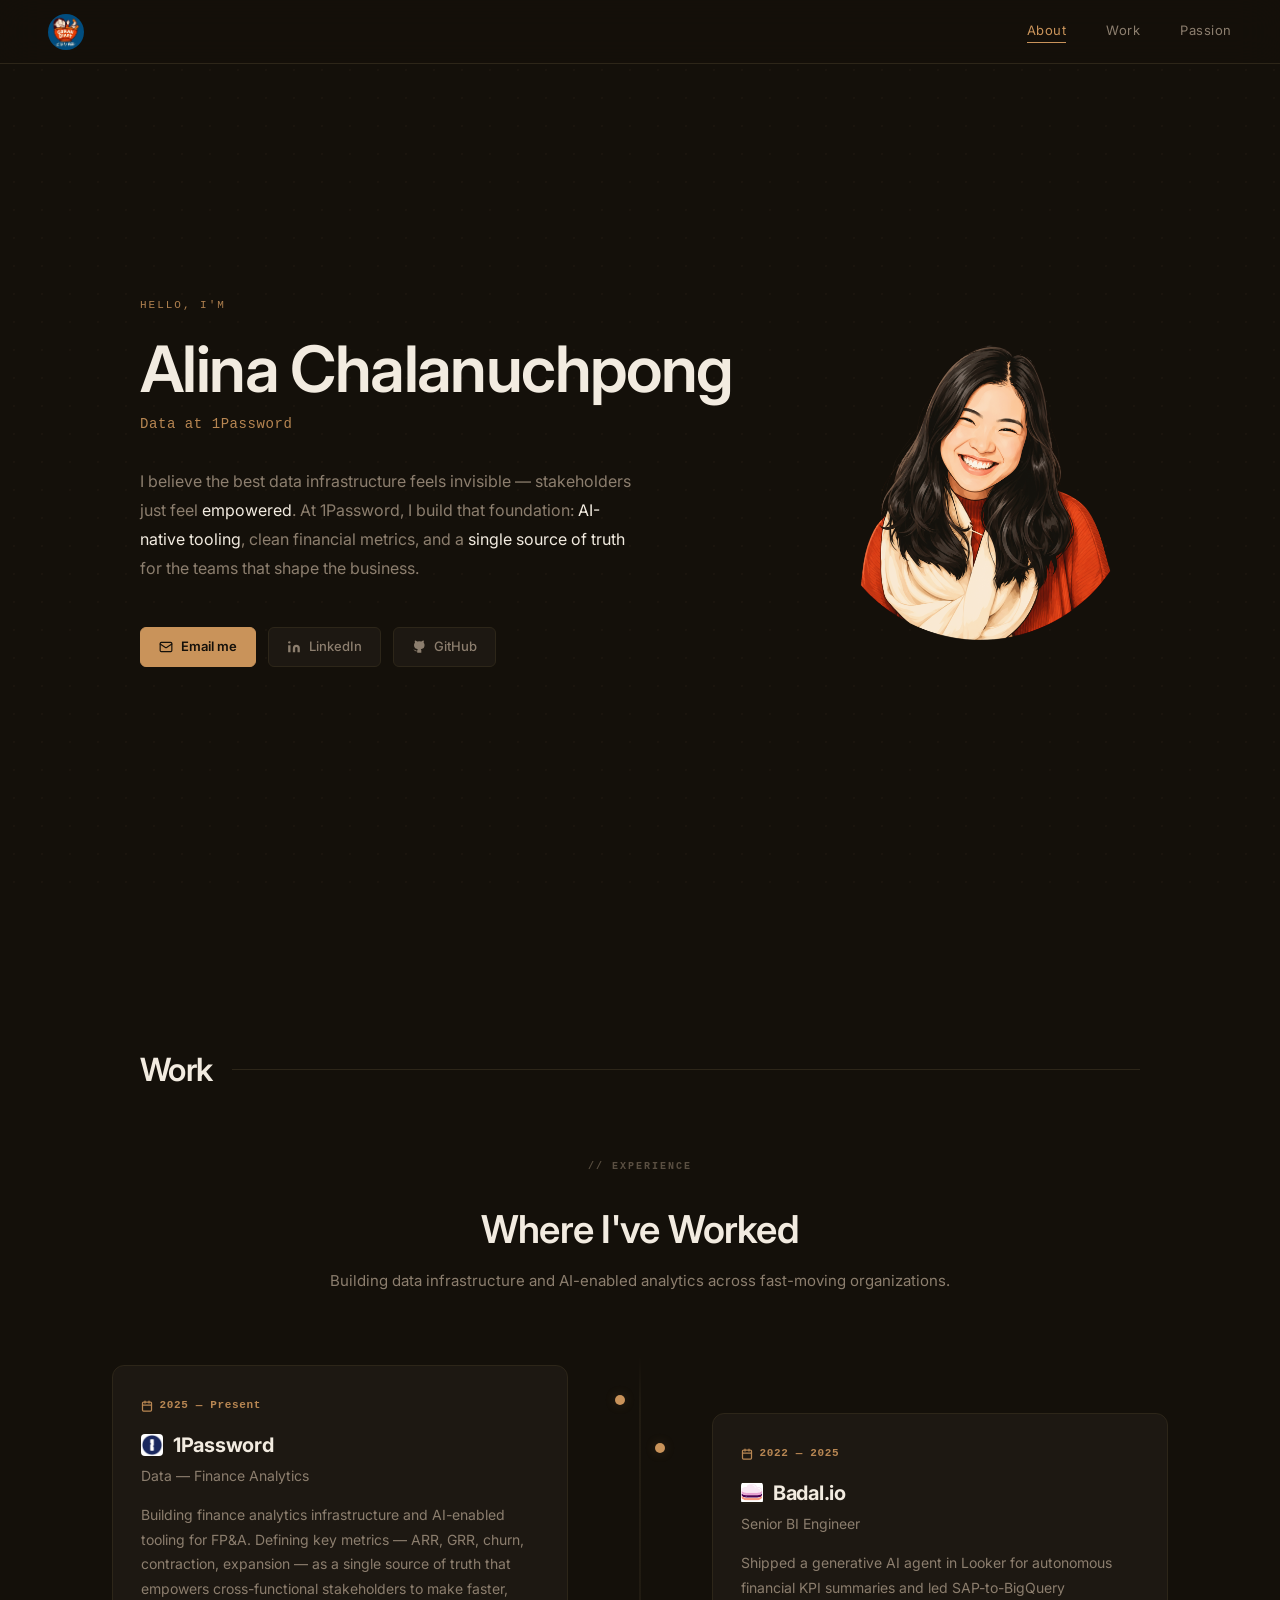
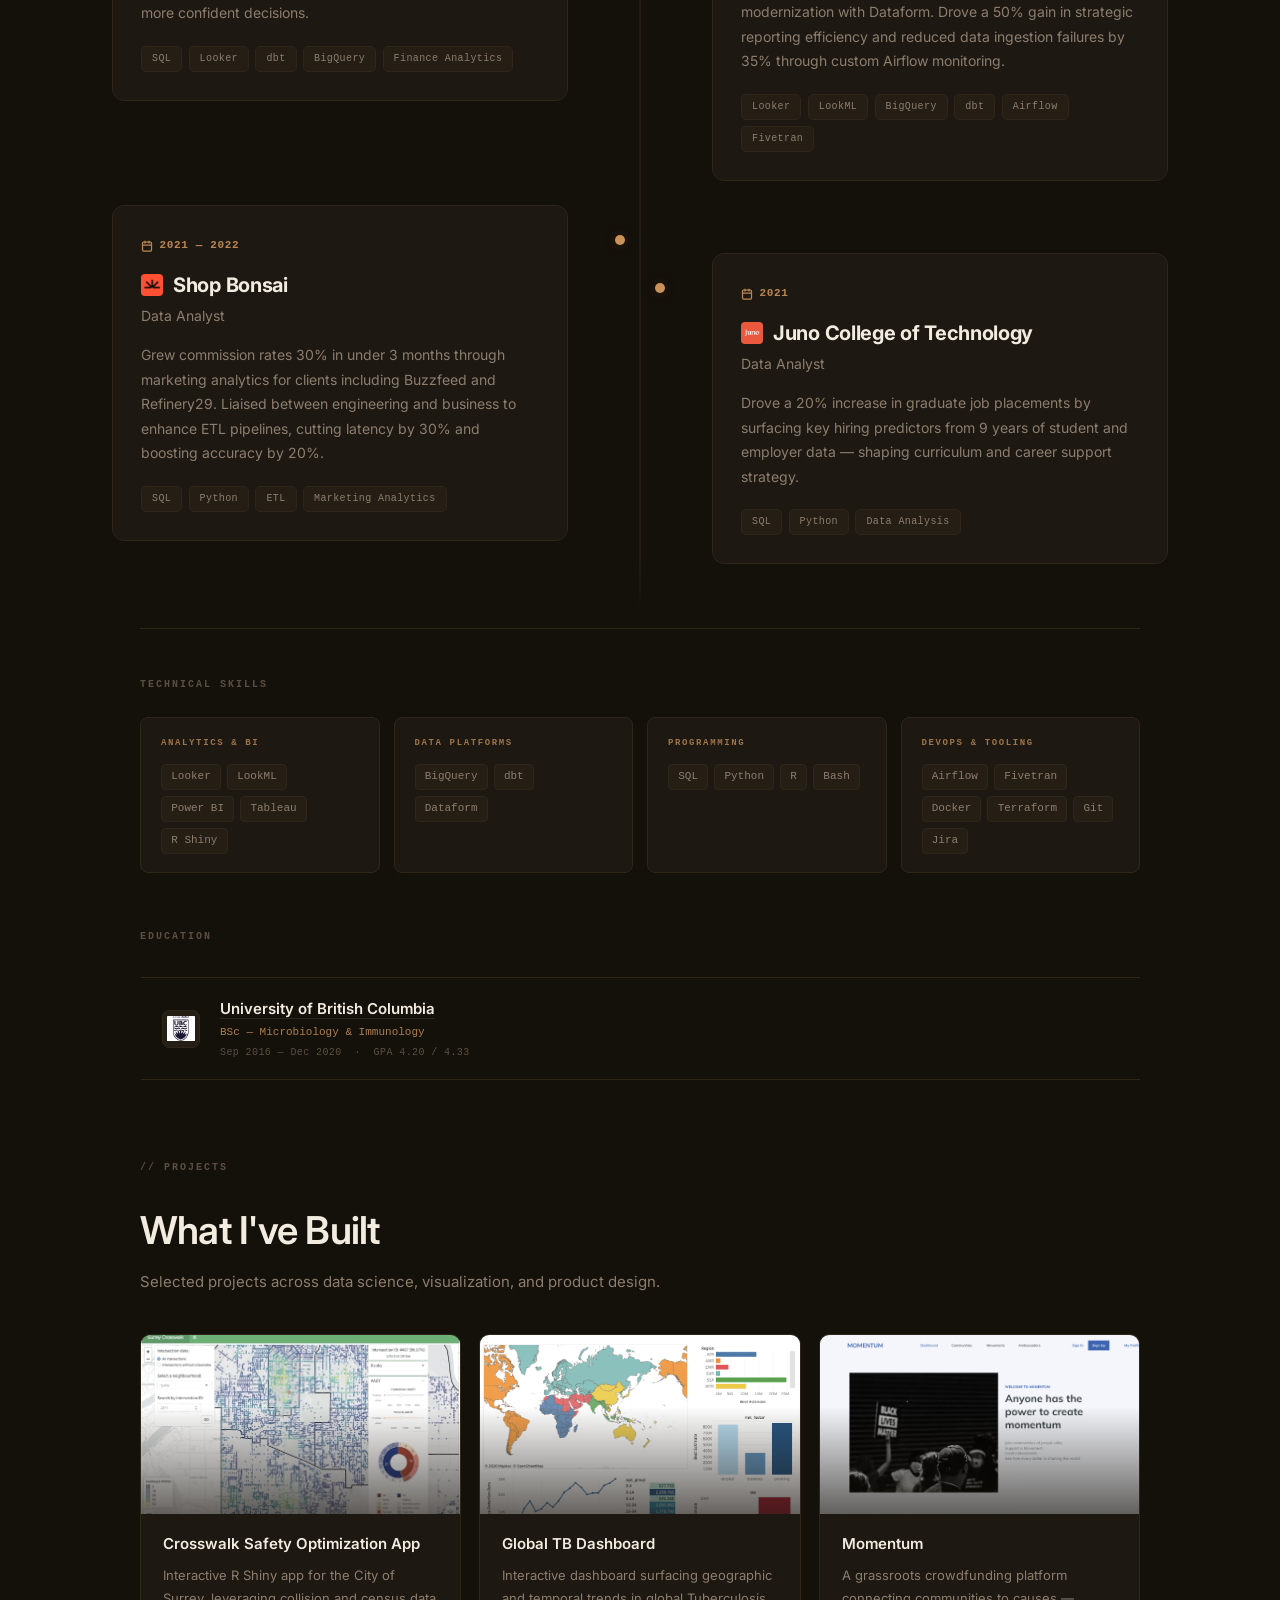
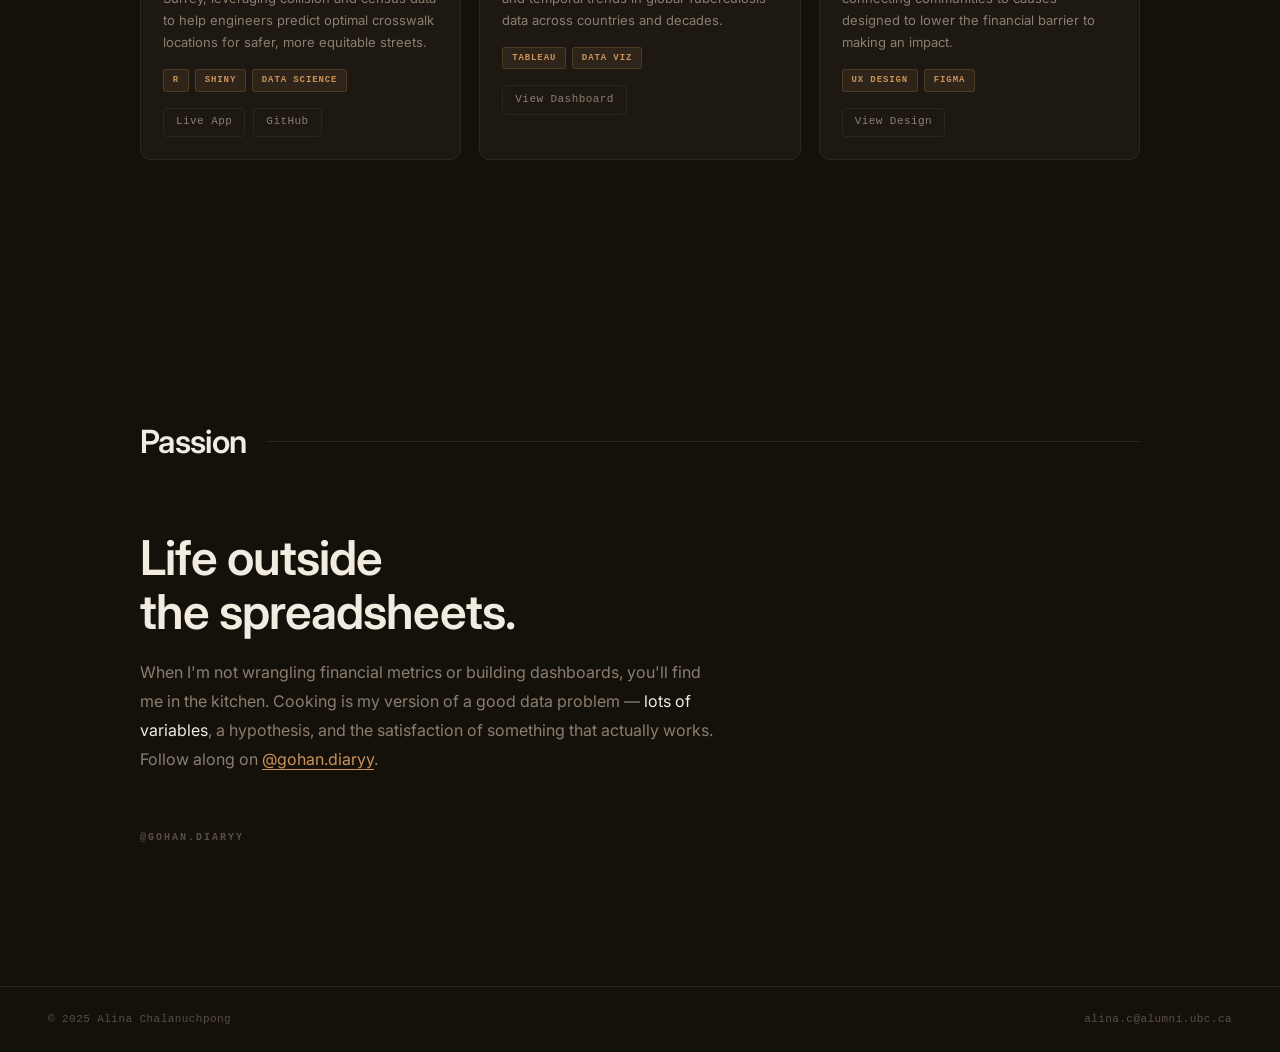
==== commit bf62677b: "Redesign timeline to side-by-side grid layout with staggered offset - Switch timeline from alternati" ====
--- a/index.html
+++ b/index.html
@@ -100,7 +100,7 @@
               1Password
             </p>
             <p class="exp-card-role">Data — Finance Analytics</p>
-            <p class="exp-card-desc">Building finance analytics infrastructure and AI-enabled tooling for FP&amp;A. Defining key metrics — ARR, NDR, churn, LTV — as a single source of truth that empowers cross-functional stakeholders to make faster, more confident decisions.</p>
+            <p class="exp-card-desc">Building finance analytics infrastructure and AI-enabled tooling for FP&amp;A. Defining key metrics — ARR, GRR, churn, contraction, expansion — as a single source of truth that empowers cross-functional stakeholders to make faster, more confident decisions.</p>
             <div class="exp-card-tags">
               <span class="exp-tag">SQL</span>
               <span class="exp-tag">Looker</span>
--- a/style.css
+++ b/style.css
@@ -287,6 +287,11 @@
 .timeline-wrapper {
   position: relative;
   padding: 0.5rem 0 3rem;
+  display: grid;
+  grid-template-columns: 1fr 1fr;
+  column-gap: 2.5rem;
+  row-gap: 1.5rem;
+  align-items: start;
 }
 
 .timeline-spine {
@@ -298,9 +303,9 @@
   transform: translateX(-50%);
 }
 
-.timeline-item { width: 46%; position: relative; margin-bottom: 3.5rem; }
-.timeline-item.left  { margin-right: auto; padding-right: 3rem; }
-.timeline-item.right { margin-left: auto;  padding-left: 3rem;  }
+.timeline-item { width: 100%; position: relative; }
+.timeline-item.left  { grid-column: 1; padding-right: 1.5rem; }
+.timeline-item.right { grid-column: 2; padding-left: 1.5rem; margin-top: 3rem; }
 
 .timeline-dot {
   position: absolute;
@@ -621,9 +626,10 @@
   .section { padding-top: calc(var(--nav-h) + 3rem); padding-bottom: 5rem; }
 
   /* Timeline collapse */
+  .timeline-wrapper { display: block; }
   .timeline-spine { left: 12px; }
   .timeline-item { width: 100%; }
-  .timeline-item.left, .timeline-item.right { padding-left: 2.25rem; padding-right: 0.75rem; }
+  .timeline-item.left, .timeline-item.right { padding-left: 2.25rem; padding-right: 0.75rem; margin-bottom: 1.5rem; }
   .timeline-item.left  .timeline-dot,
   .timeline-item.right .timeline-dot { left: 7px; right: auto; }
   .timeline-item.left  .exp-card-new { transform: translateX(16px); }
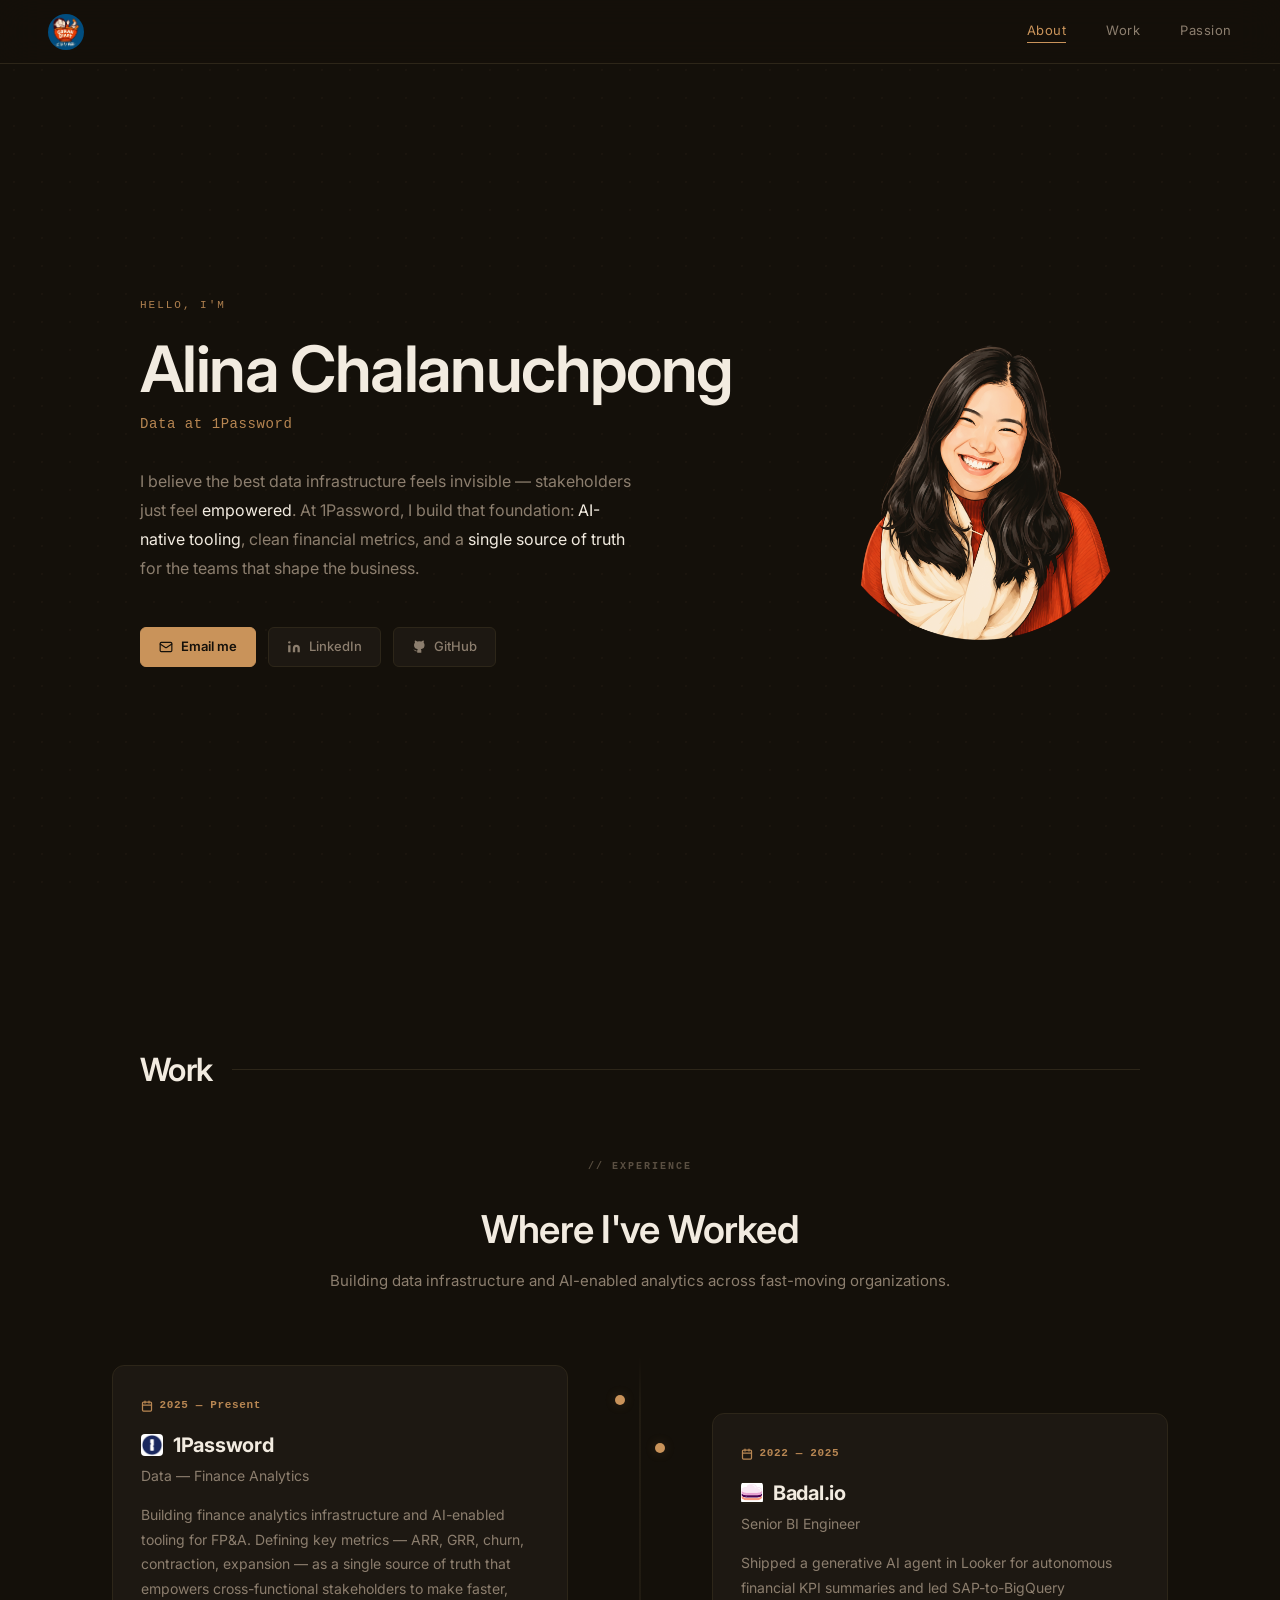
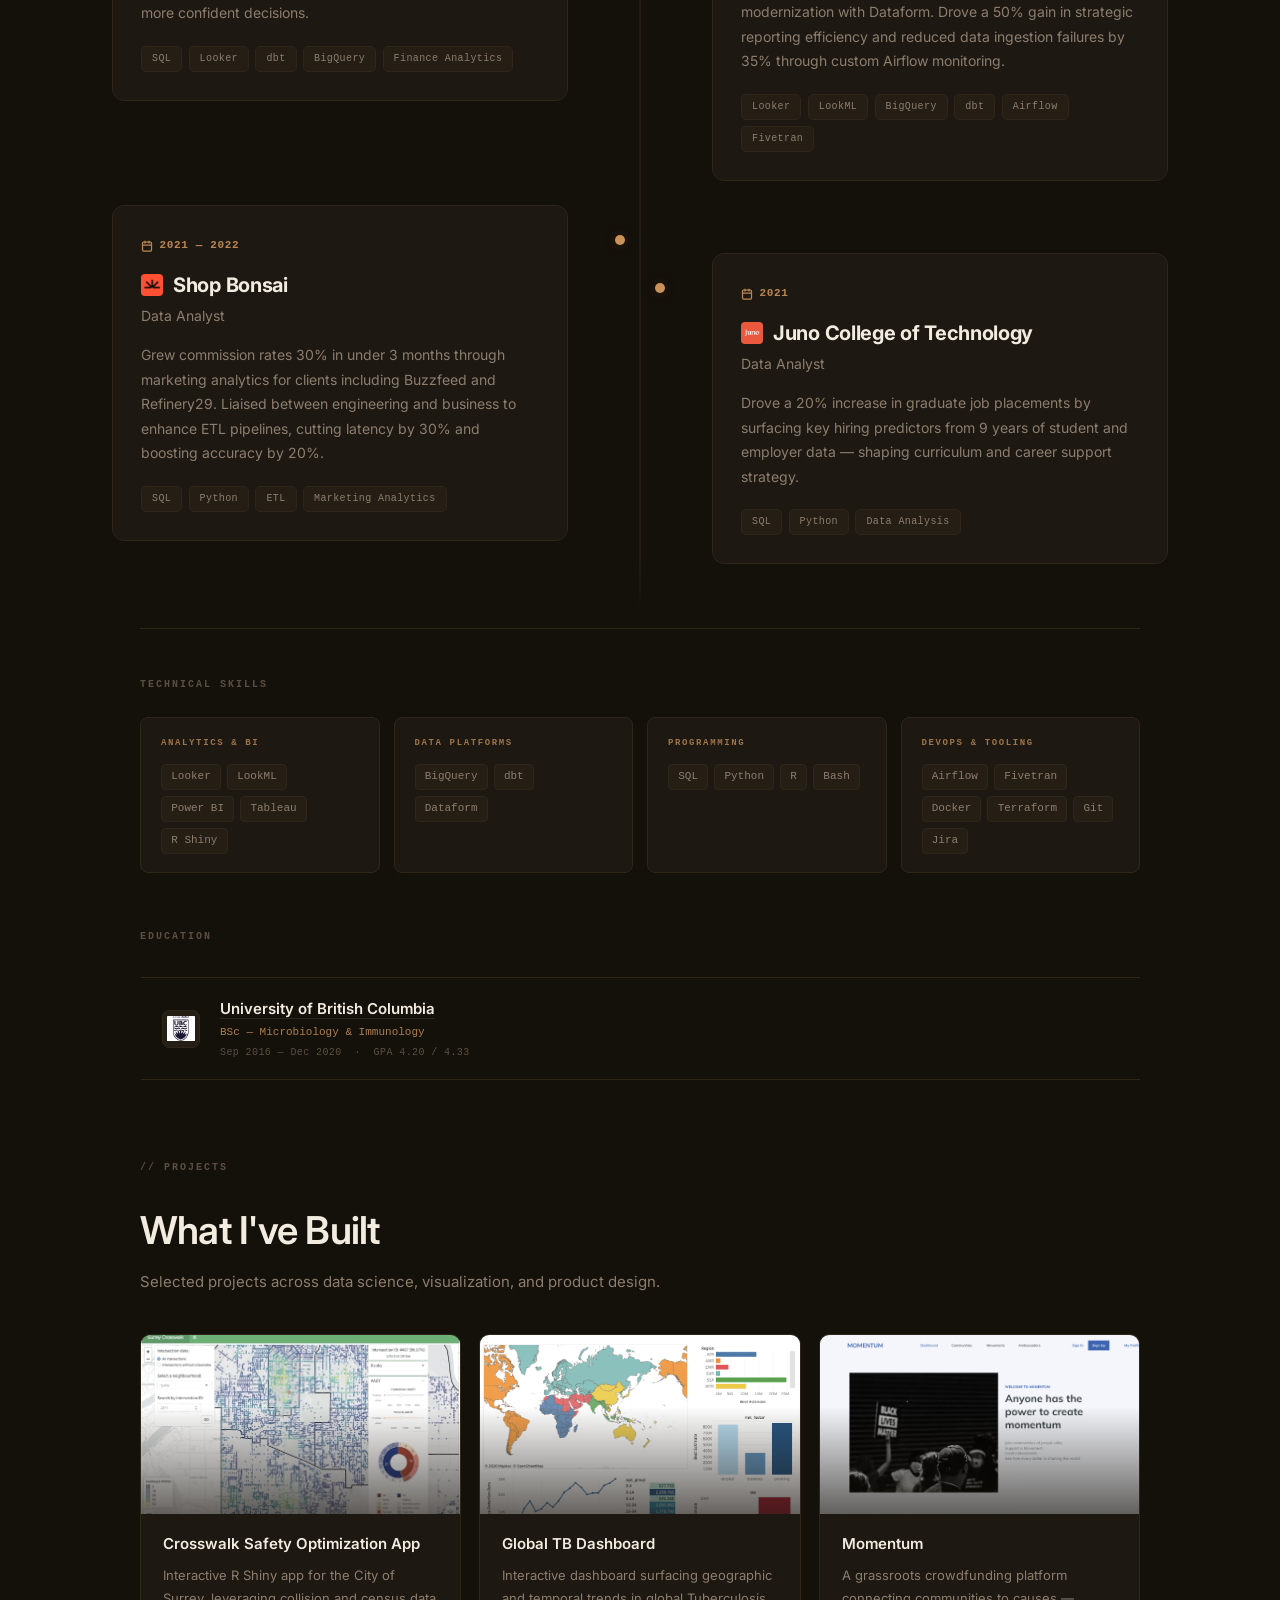
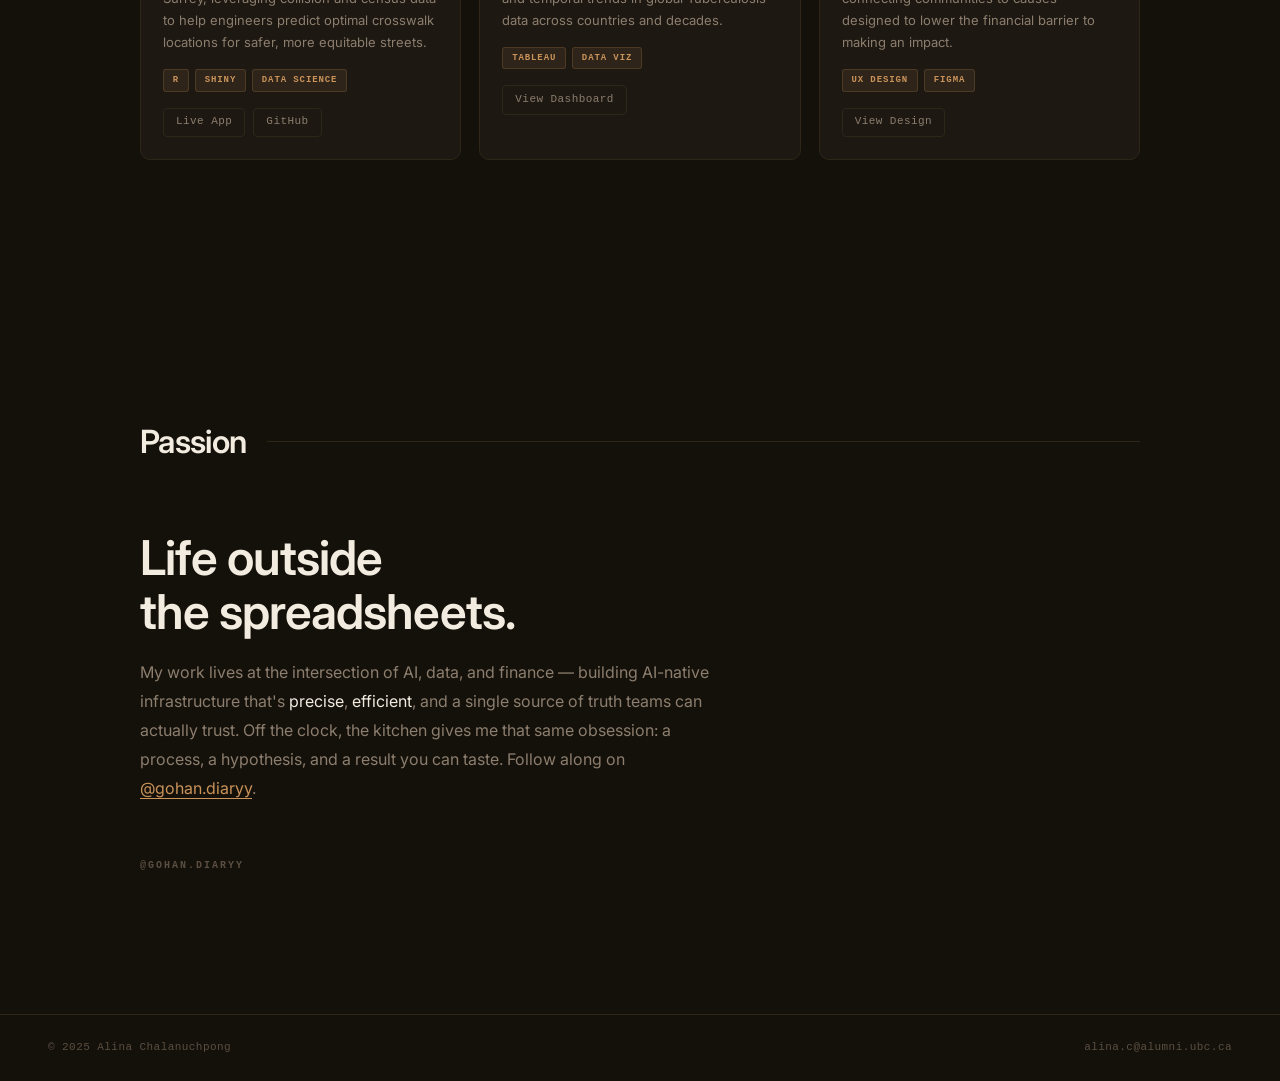
==== commit cd1c00cc: "Update Passion section bio to AI-native framing Co-Authored-By: Claude Sonnet 4.6 <noreply@anthropic" ====
--- a/index.html
+++ b/index.html
@@ -324,9 +324,10 @@
       <div class="passion-hero">
         <h2>Life outside<br/>the spreadsheets.</h2>
         <p>
-          When I'm not wrangling financial metrics or building dashboards, you'll find me in
-          the kitchen. Cooking is my version of a good data problem — <em>lots of variables</em>,
-          a hypothesis, and the satisfaction of something that actually works. Follow along on
+          My work lives at the intersection of AI, data, and finance — building AI-native
+          infrastructure that's <em>precise</em>, <em>efficient</em>, and a single source of truth
+          teams can actually trust. Off the clock, the kitchen gives me that same obsession:
+          a process, a hypothesis, and a result you can taste. Follow along on
           <a href="https://www.instagram.com/gohan.diaryy/" target="_blank" rel="noopener"
              style="color:var(--accent); border-bottom:1px solid var(--accent);">@gohan.diaryy</a>.
         </p>
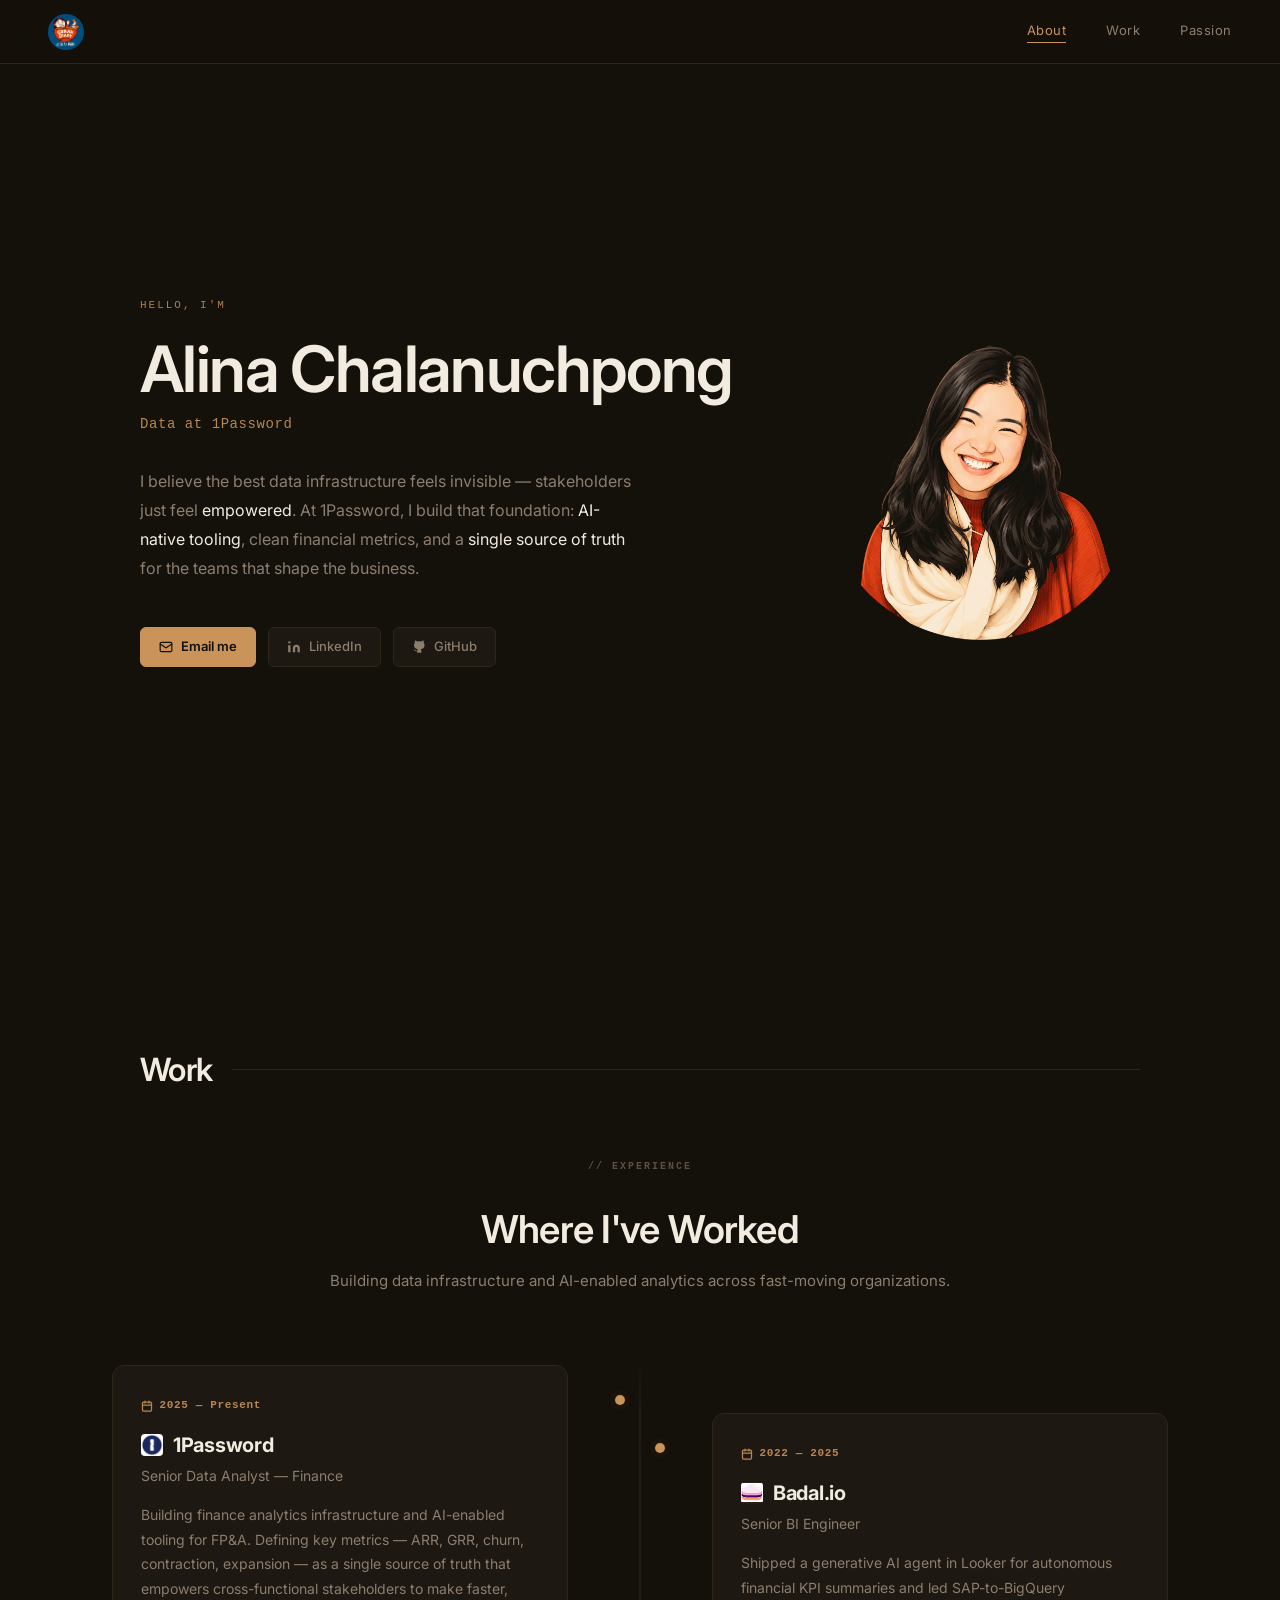
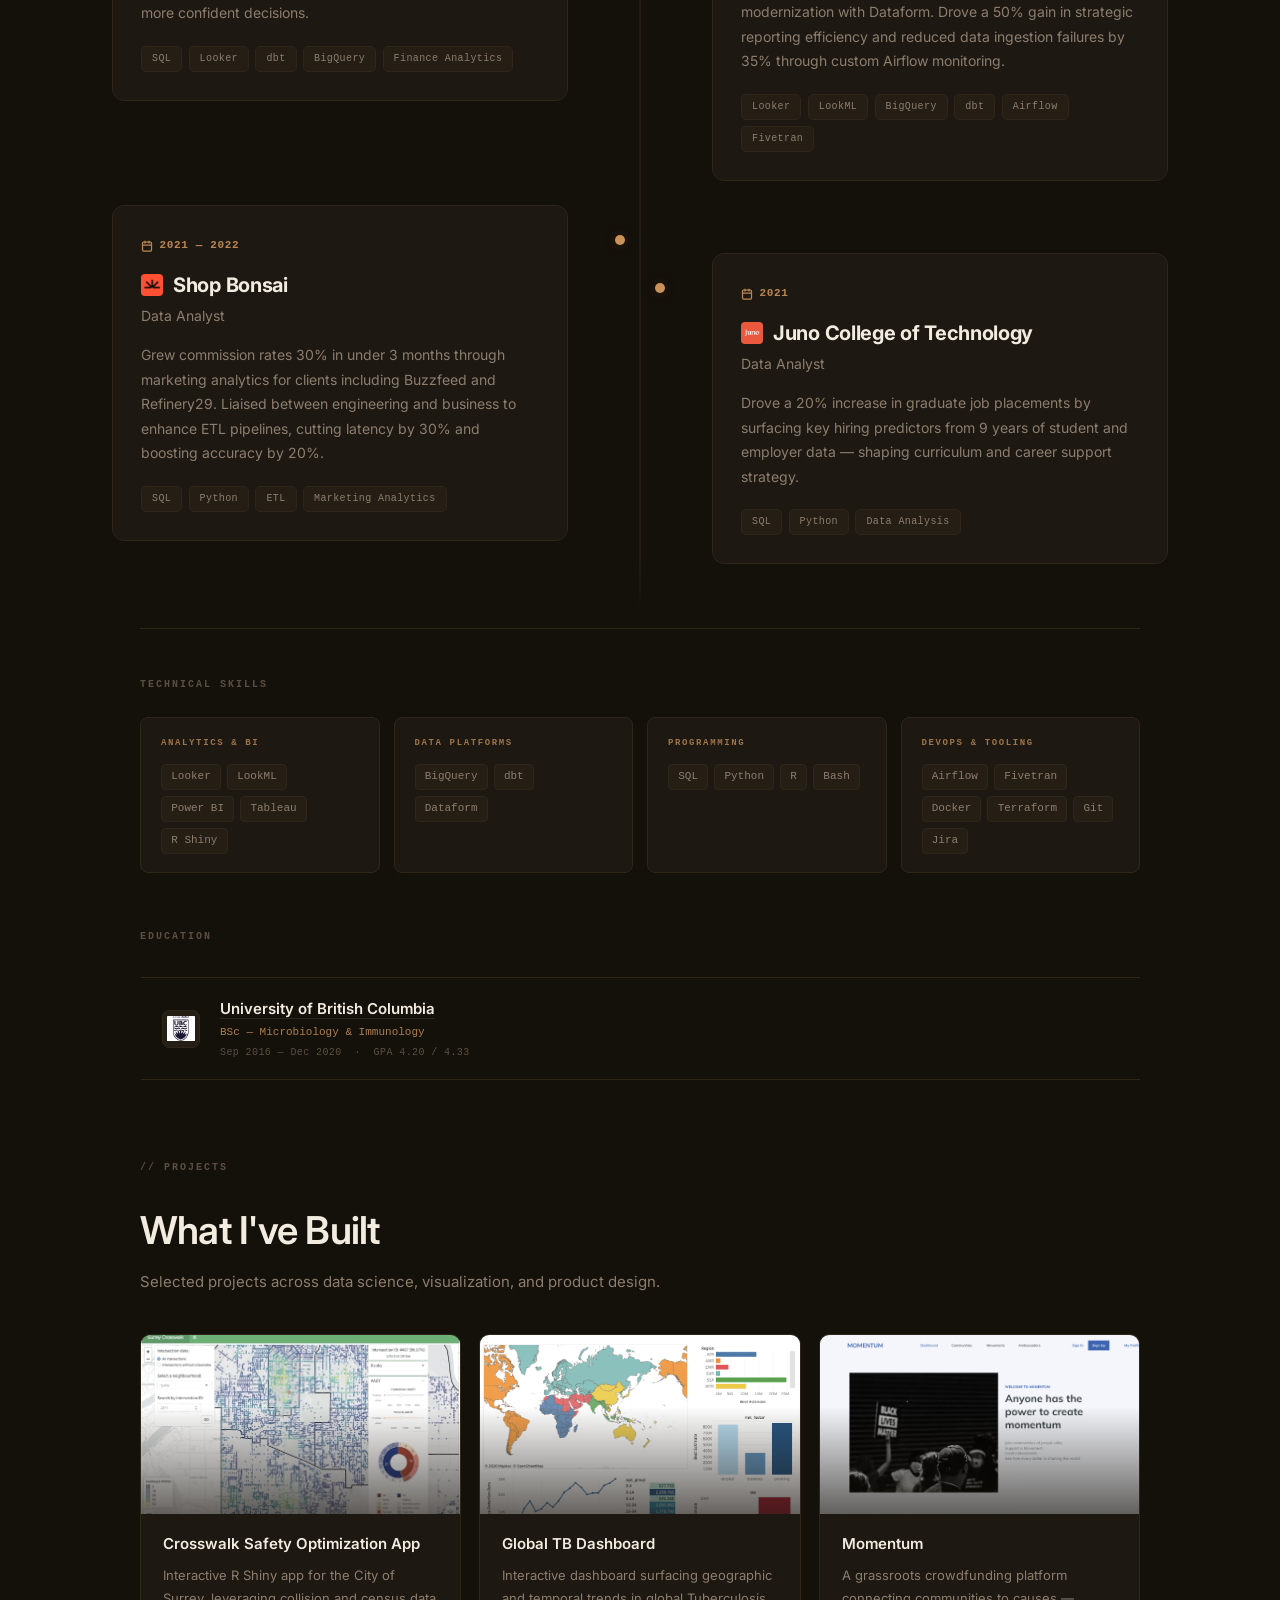
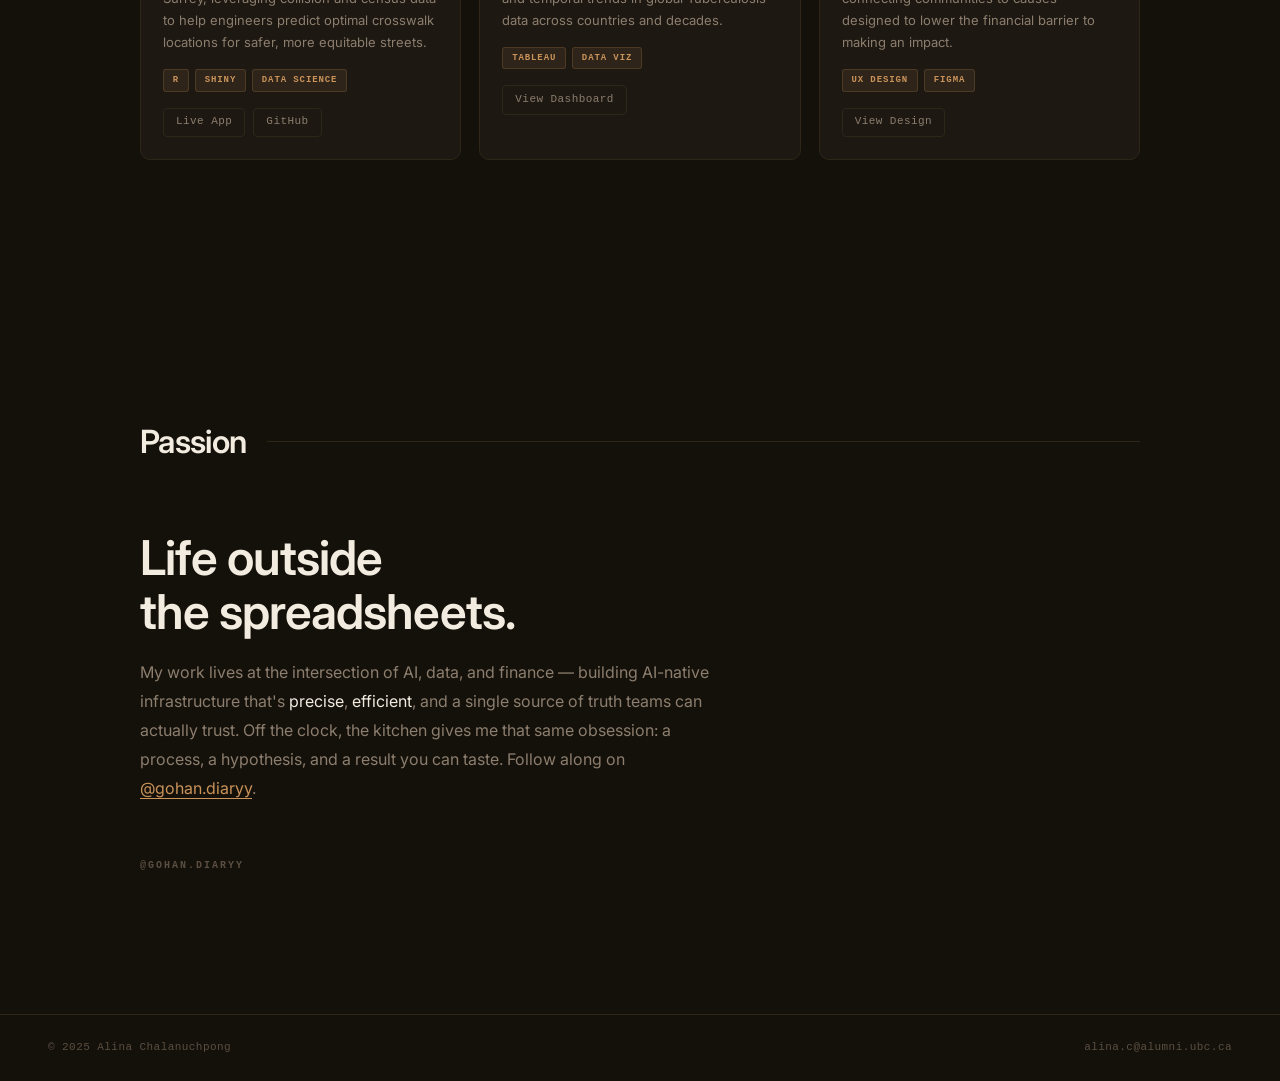
==== commit 09c74b7c: "Update 1Password job title to Senior Data Analyst — Finance Co-Authored-By: Claude Sonnet 4.6 <norep" ====
--- a/index.html
+++ b/index.html
@@ -99,7 +99,7 @@
               <img class="exp-card-logo" src="imgs/1password.png" alt="1Password" />
               1Password
             </p>
-            <p class="exp-card-role">Data — Finance Analytics</p>
+            <p class="exp-card-role">Senior Data Analyst — Finance</p>
             <p class="exp-card-desc">Building finance analytics infrastructure and AI-enabled tooling for FP&amp;A. Defining key metrics — ARR, GRR, churn, contraction, expansion — as a single source of truth that empowers cross-functional stakeholders to make faster, more confident decisions.</p>
             <div class="exp-card-tags">
               <span class="exp-tag">SQL</span>
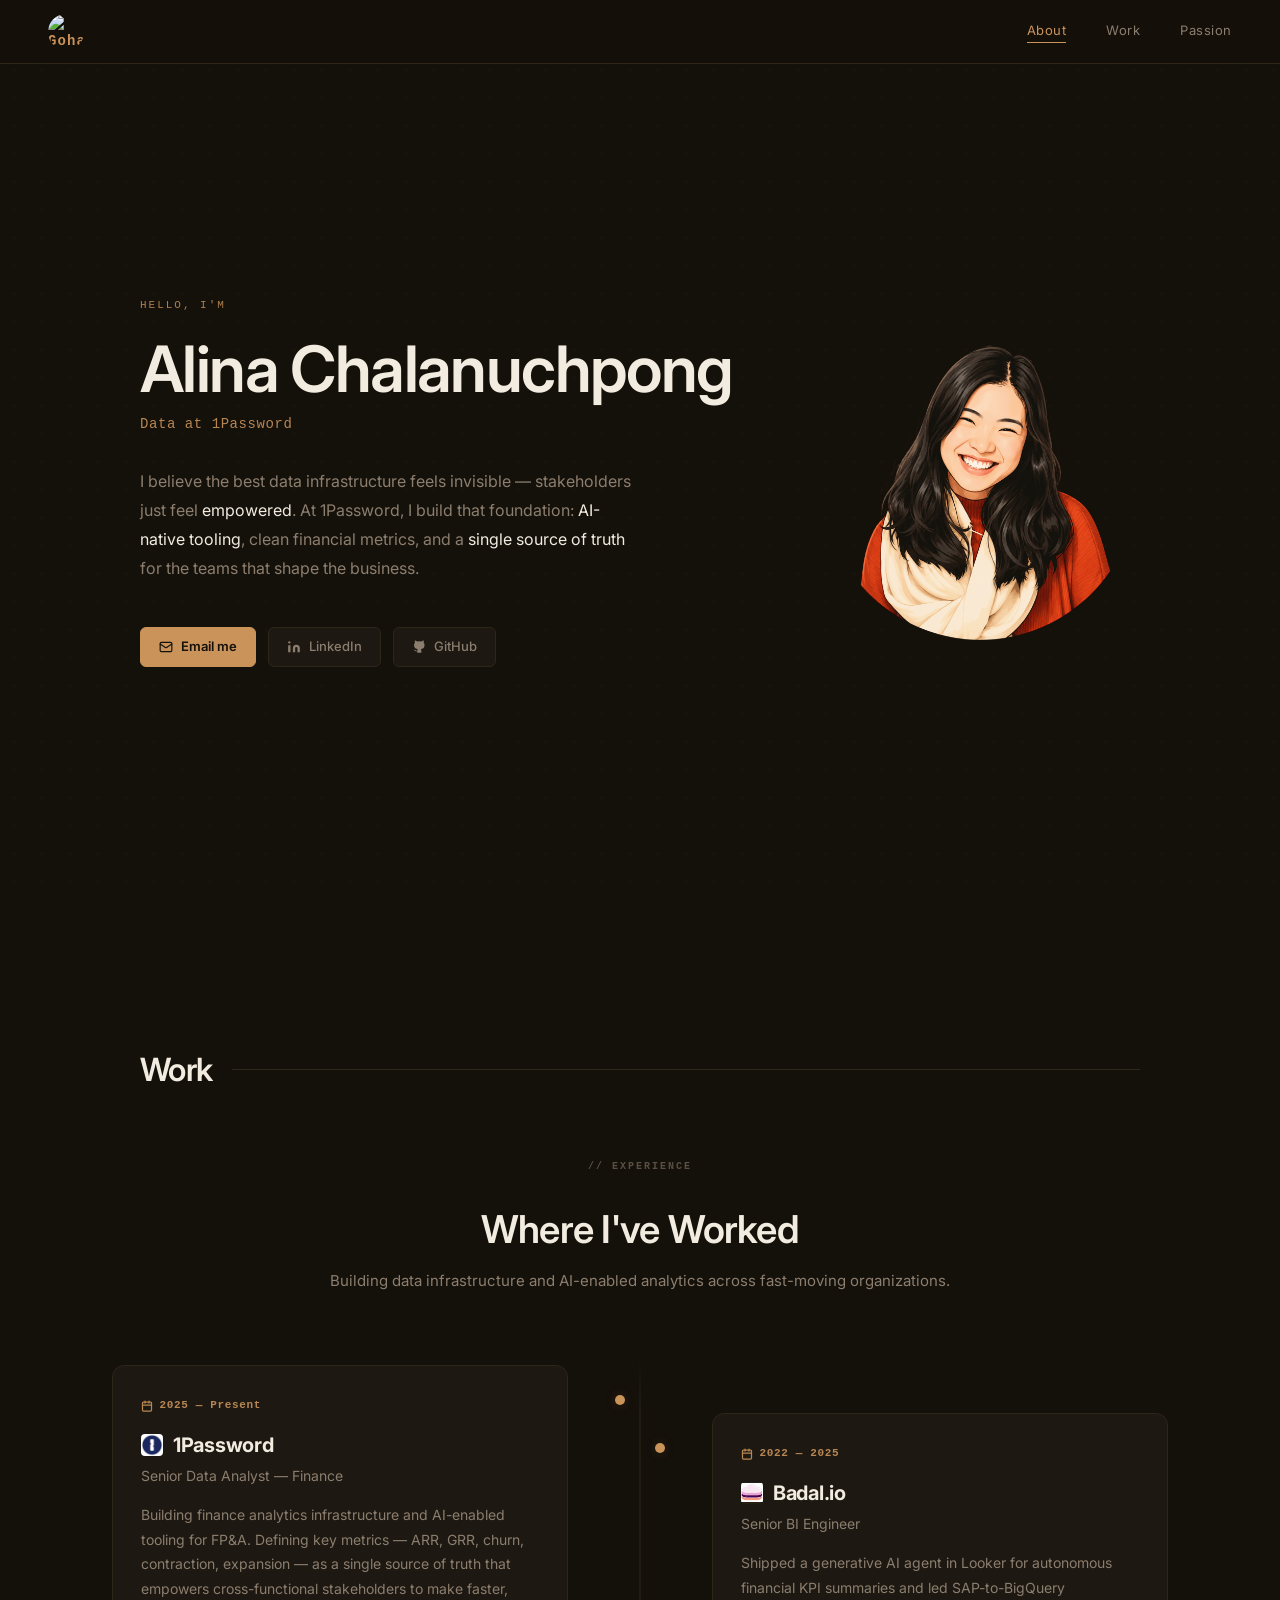
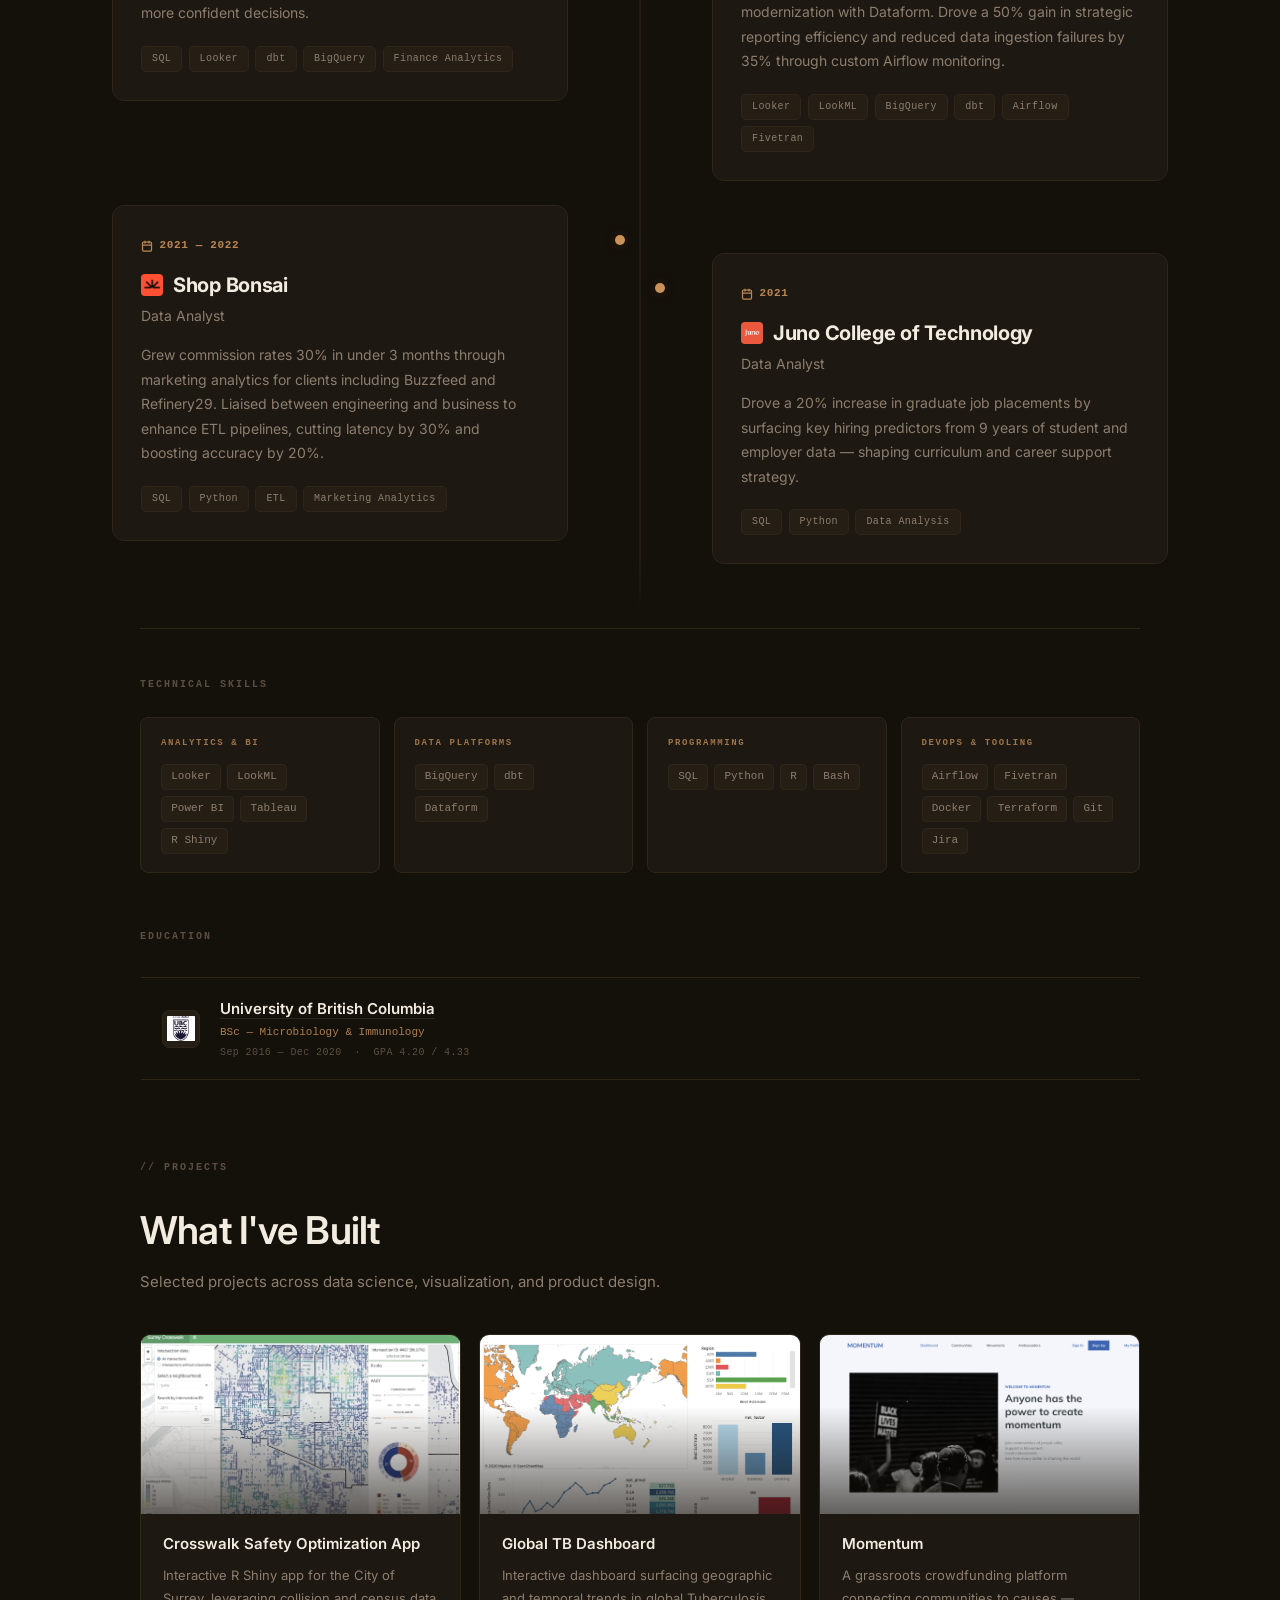
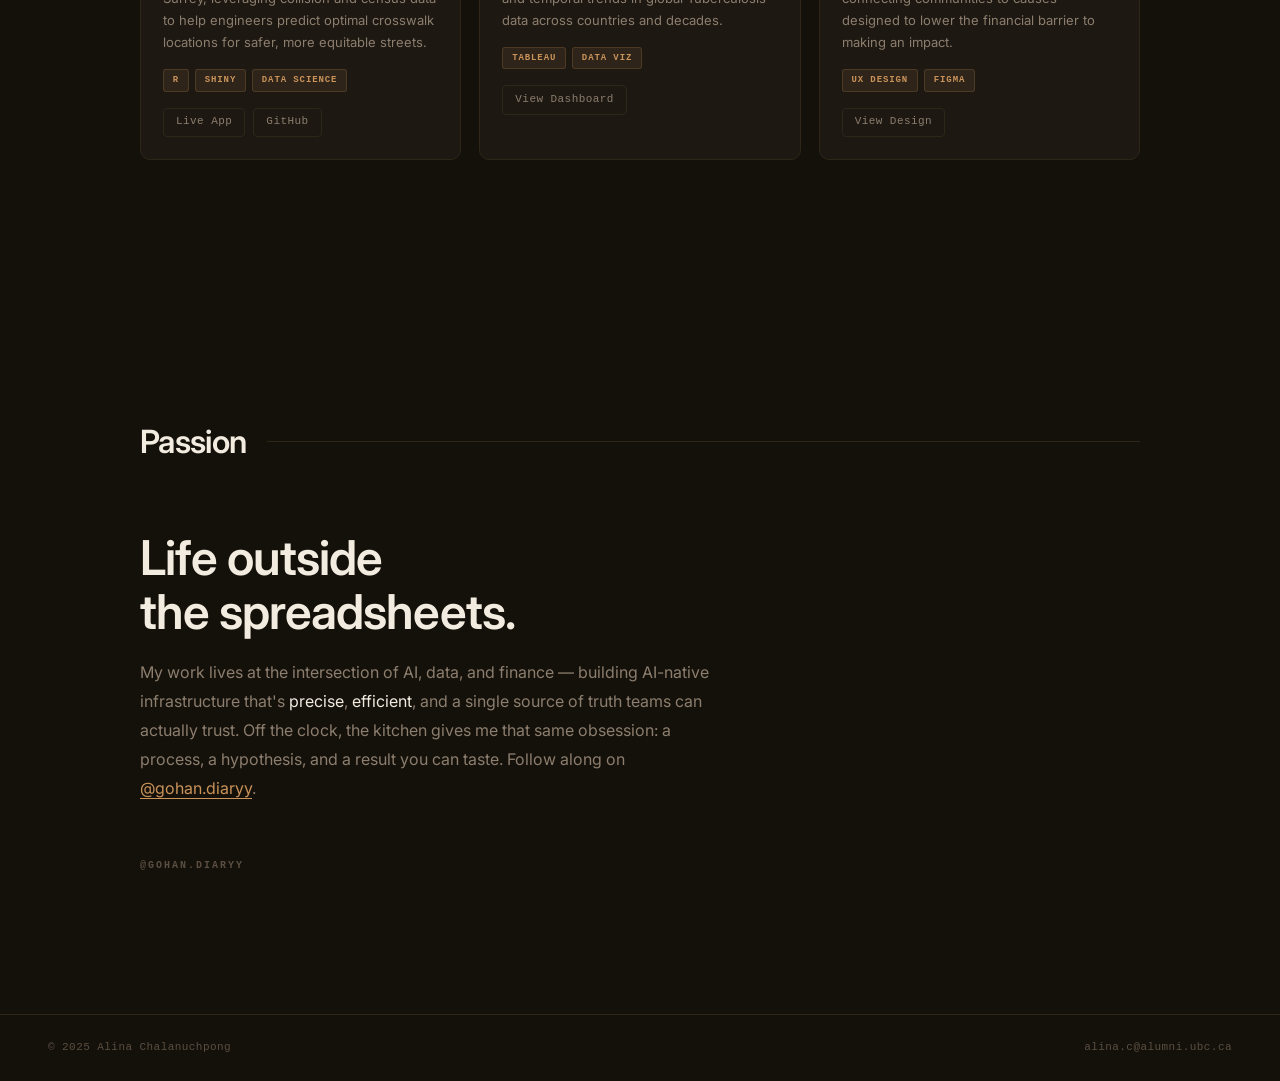
==== commit 583f9063: "Replace GD.jpg with GD.png for favicon and nav logo Co-Authored-By: Claude Sonnet 4.6 <noreply@anthr" ====
--- a/index.html
+++ b/index.html
@@ -5,8 +5,8 @@
   <meta name="viewport" content="width=device-width, initial-scale=1.0" />
   <meta name="description" content="Alina Chalanuchpong — Data at 1Password. Finance analytics, AI-native tooling, and stakeholder-first insights." />
   <title>Alina Chalanuchpong</title>
-  <link rel="icon" href="imgs/GD.jpg" />
-  <link rel="apple-touch-icon" href="imgs/GD.jpg" />
+  <link rel="icon" href="imgs/GD.png" />
+  <link rel="apple-touch-icon" href="imgs/GD.png" />
   <link href="https://fonts.googleapis.com/css2?family=Inter:wght@300;400;500;600&display=swap" rel="stylesheet" />
   <link rel="stylesheet" href="style.css" />
 </head>
@@ -15,7 +15,7 @@
   <!-- Nav -->
   <nav class="nav">
     <a href="#about" class="nav-logo">
-      <img src="imgs/GD.jpg" alt="Gohan Diary" style="height:36px;width:36px;object-fit:cover;border-radius:50%;display:block;" />
+      <img src="imgs/GD.png" alt="Gohan Diary" style="height:36px;width:36px;object-fit:cover;border-radius:50%;display:block;" />
     </a>
     <div class="nav-links">
       <a href="#about"   class="nav-link active" data-section="about">About</a>
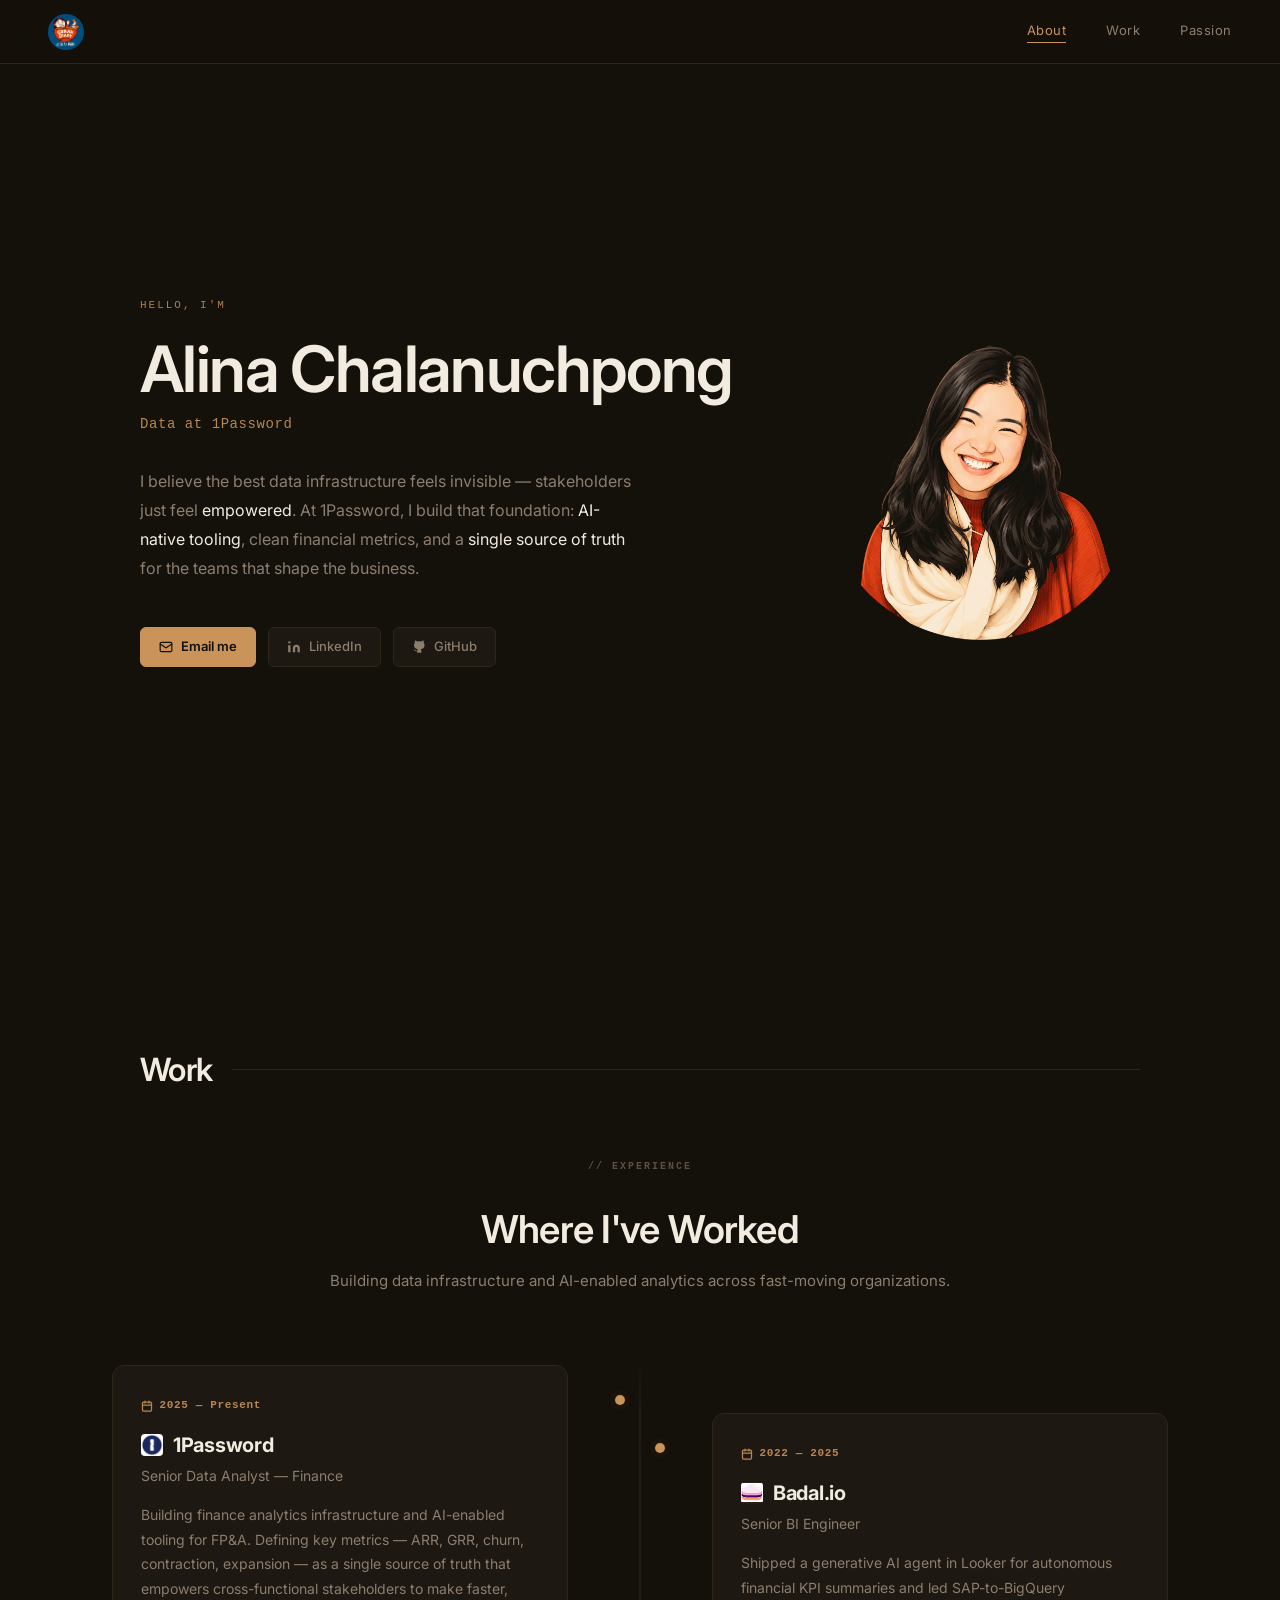
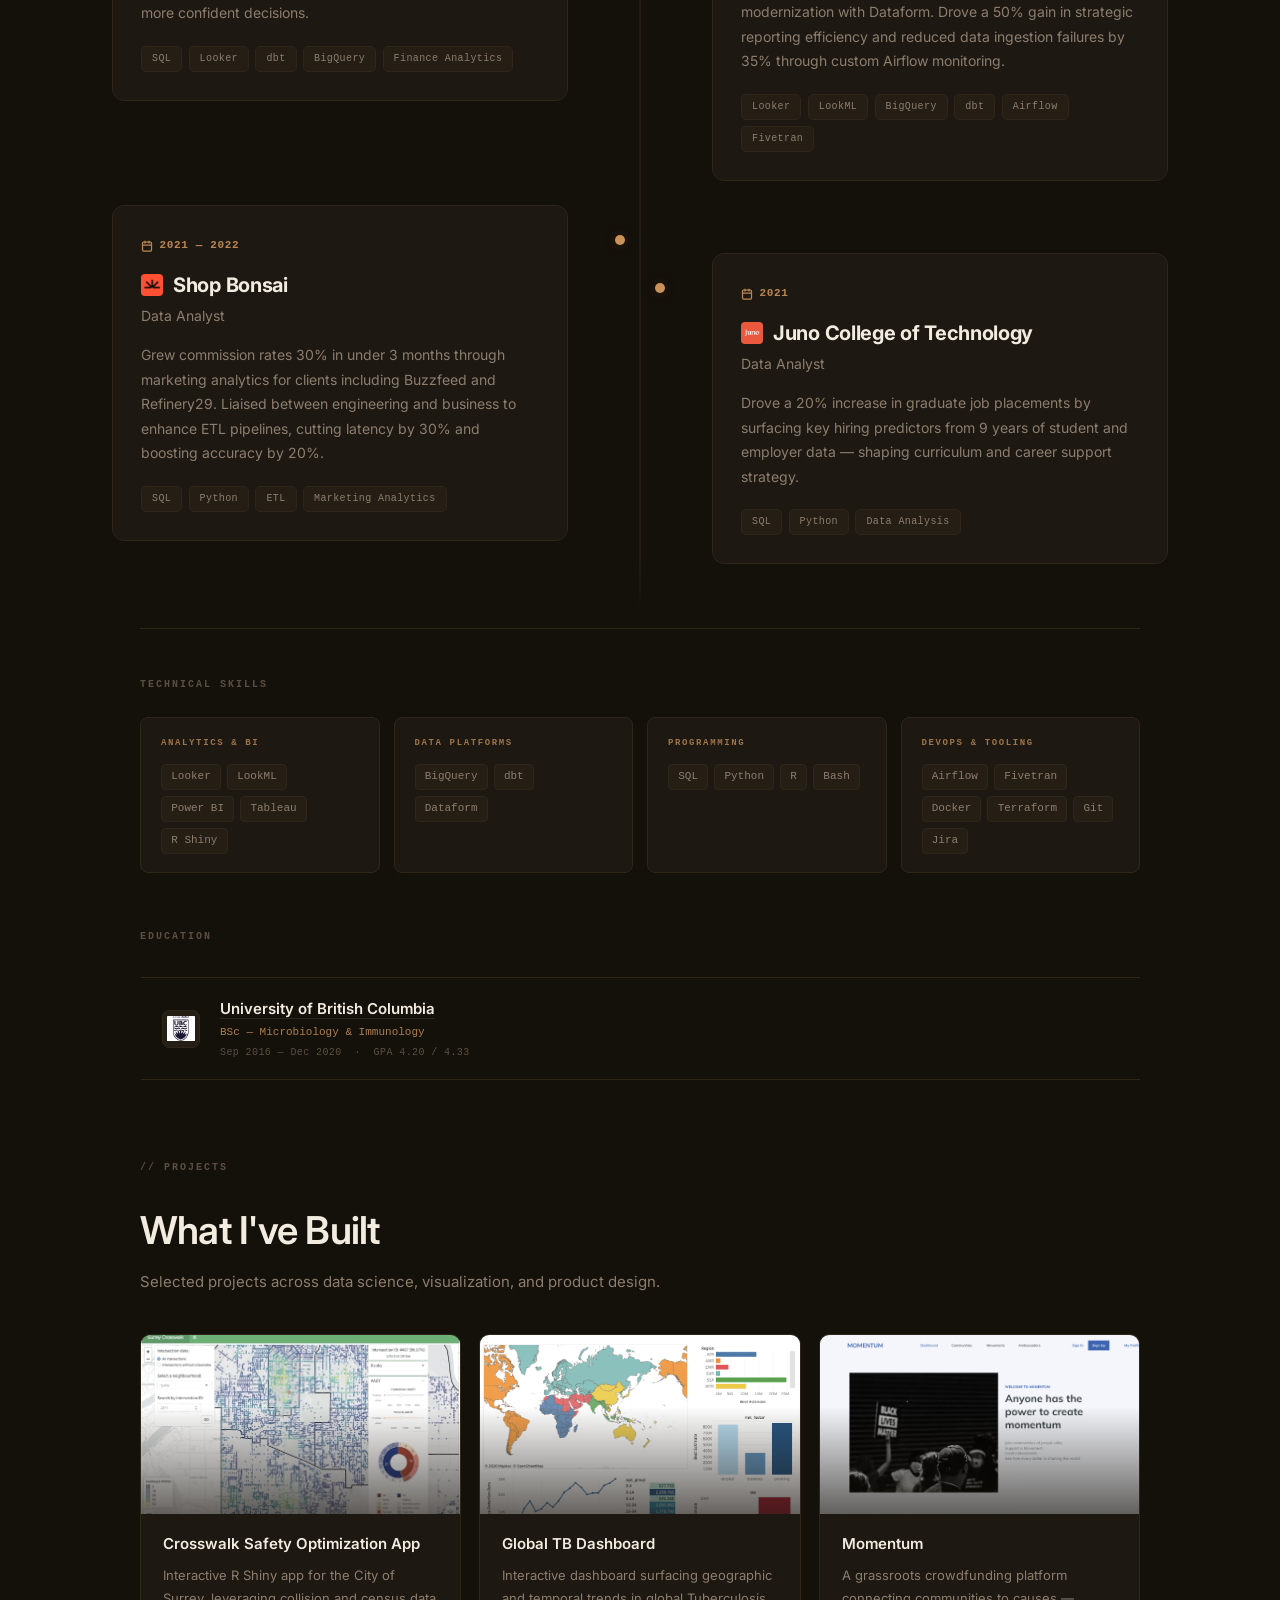
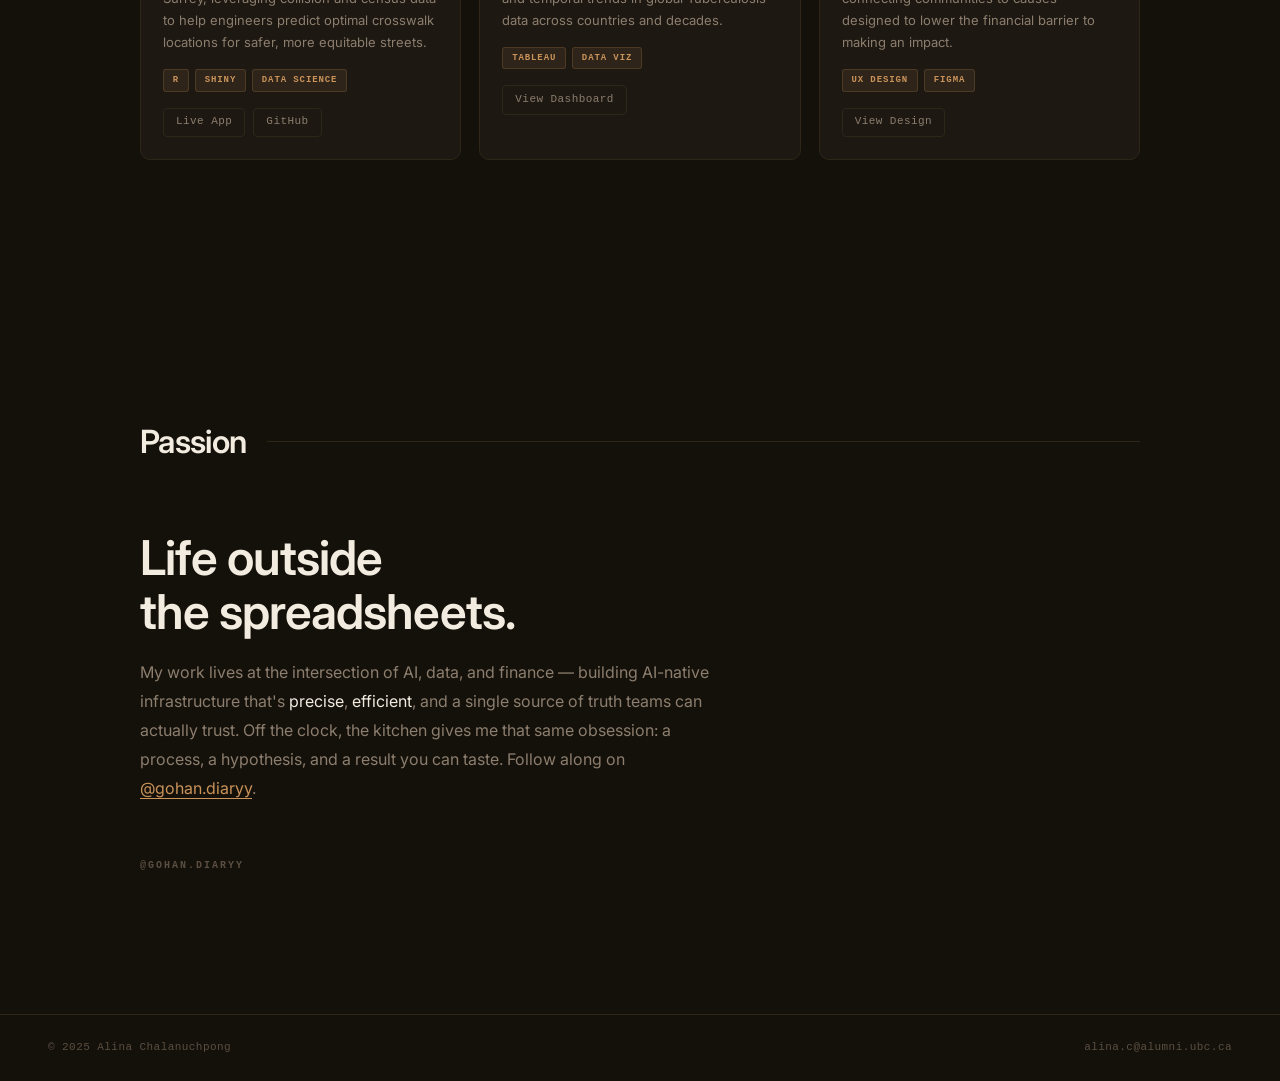
==== commit 89cbf0dc: "Revert nav logo back to GD.jpg Co-Authored-By: Claude Sonnet 4.6 <noreply@anthropic.com>" ====
--- a/index.html
+++ b/index.html
@@ -5,8 +5,8 @@
   <meta name="viewport" content="width=device-width, initial-scale=1.0" />
   <meta name="description" content="Alina Chalanuchpong — Data at 1Password. Finance analytics, AI-native tooling, and stakeholder-first insights." />
   <title>Alina Chalanuchpong</title>
-  <link rel="icon" href="imgs/GD.png" />
-  <link rel="apple-touch-icon" href="imgs/GD.png" />
+  <link rel="icon" href="imgs/GD.jpg" />
+  <link rel="apple-touch-icon" href="imgs/GD.jpg" />
   <link href="https://fonts.googleapis.com/css2?family=Inter:wght@300;400;500;600&display=swap" rel="stylesheet" />
   <link rel="stylesheet" href="style.css" />
 </head>
@@ -15,7 +15,7 @@
   <!-- Nav -->
   <nav class="nav">
     <a href="#about" class="nav-logo">
-      <img src="imgs/GD.png" alt="Gohan Diary" style="height:36px;width:36px;object-fit:cover;border-radius:50%;display:block;" />
+      <img src="imgs/GD.jpg" alt="Gohan Diary" style="height:36px;width:36px;object-fit:cover;border-radius:50%;display:block;" />
     </a>
     <div class="nav-links">
       <a href="#about"   class="nav-link active" data-section="about">About</a>
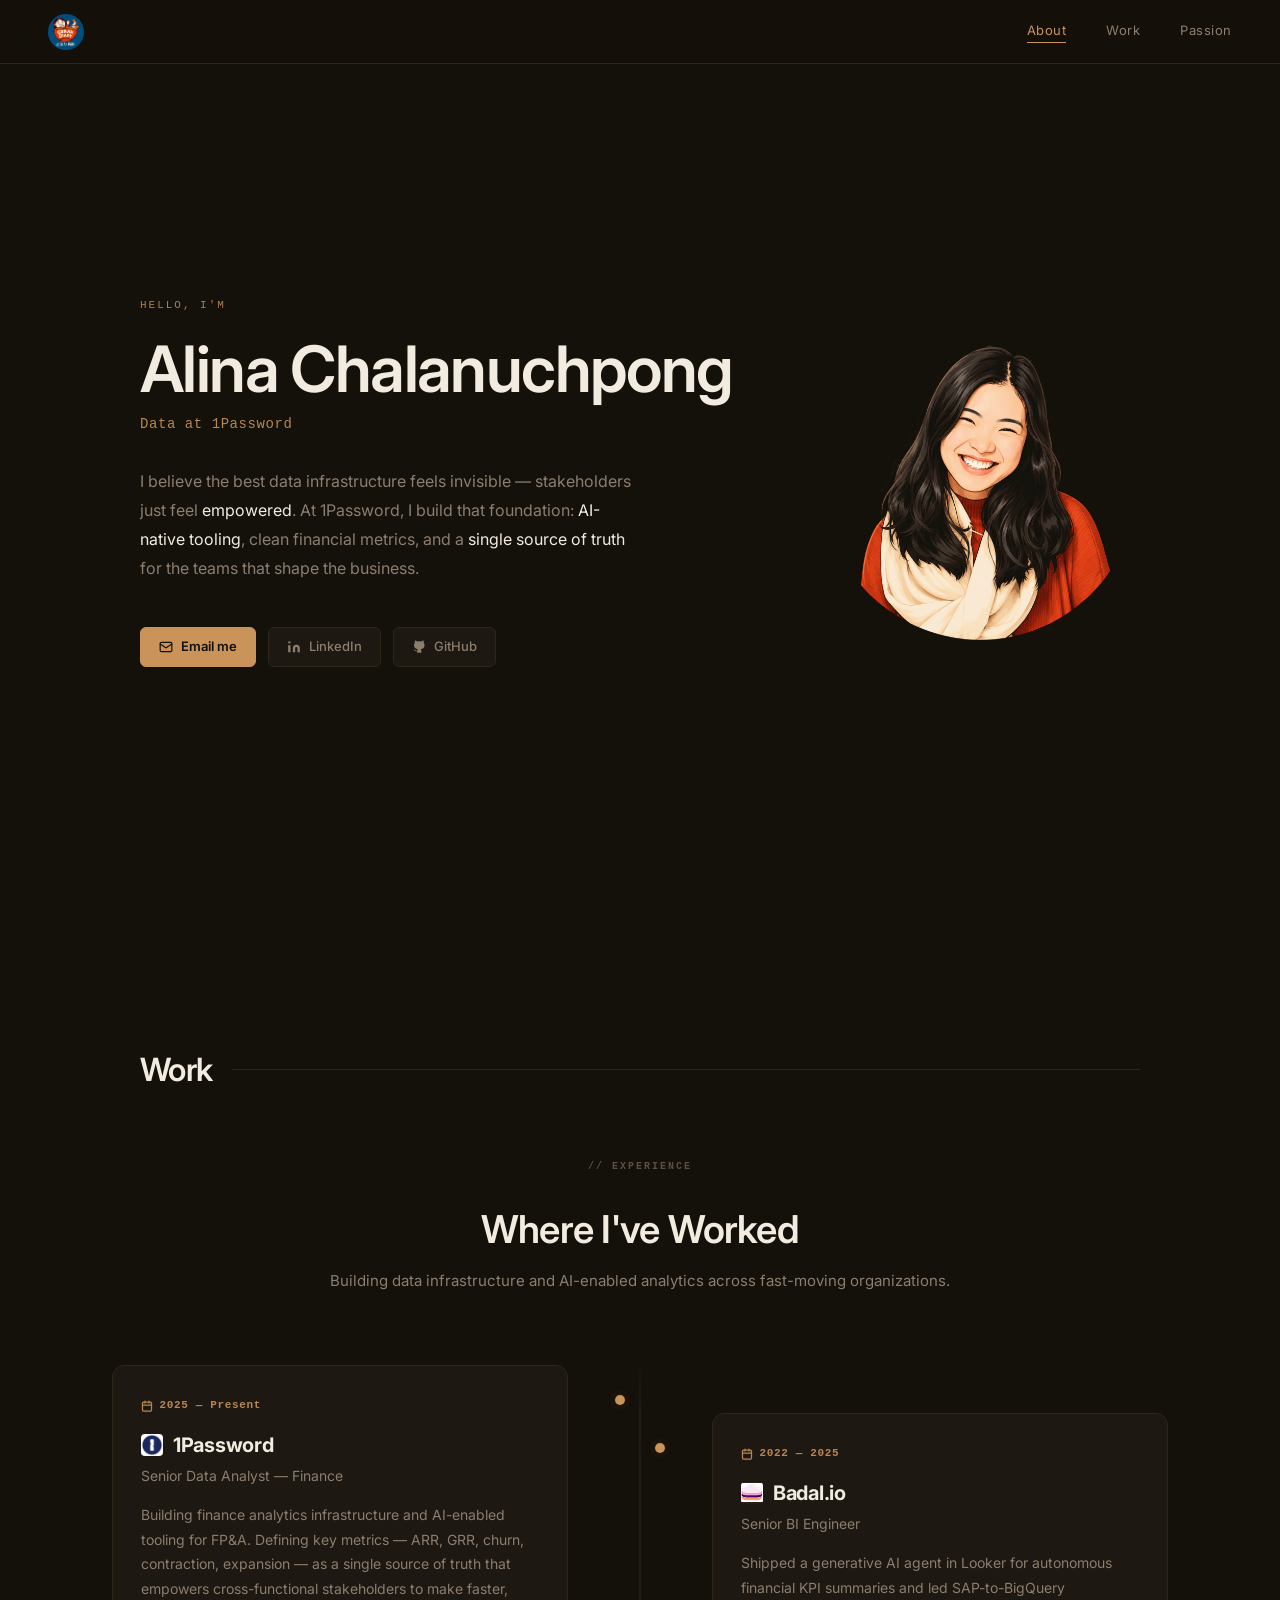
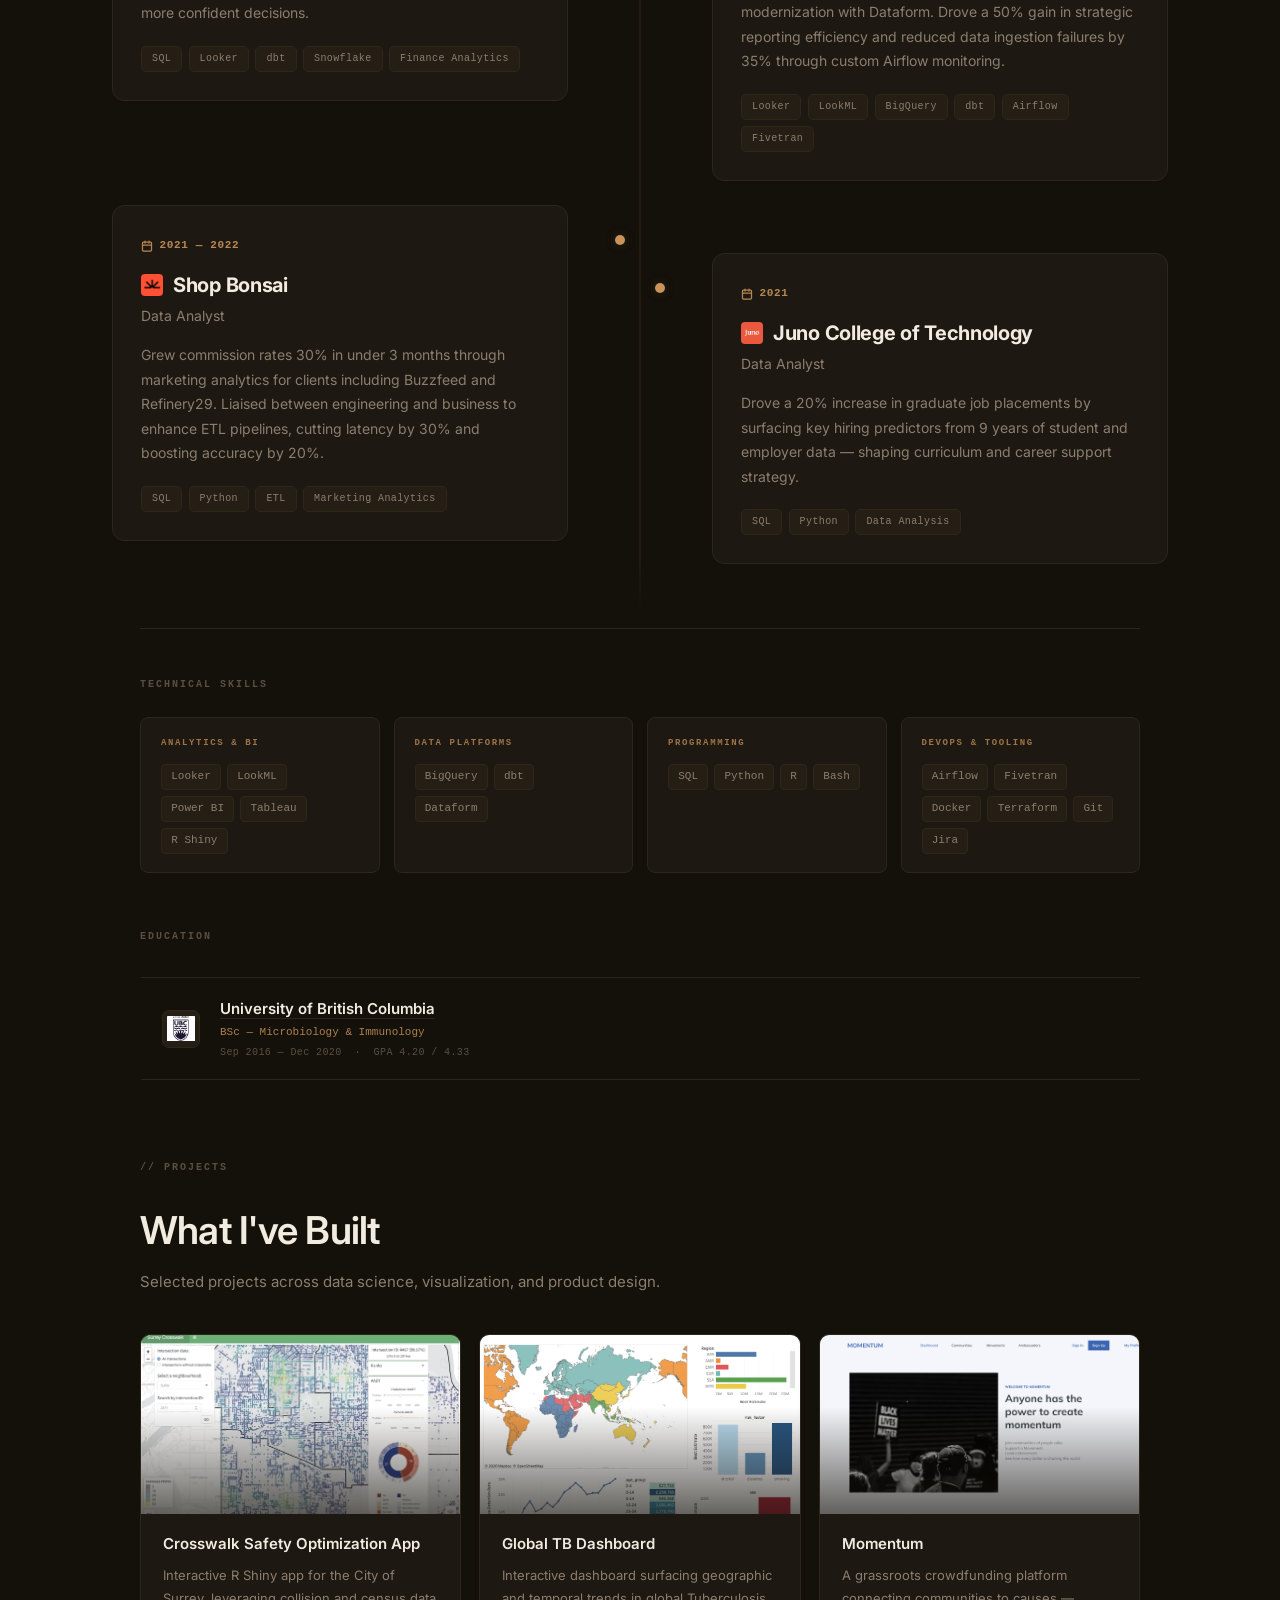
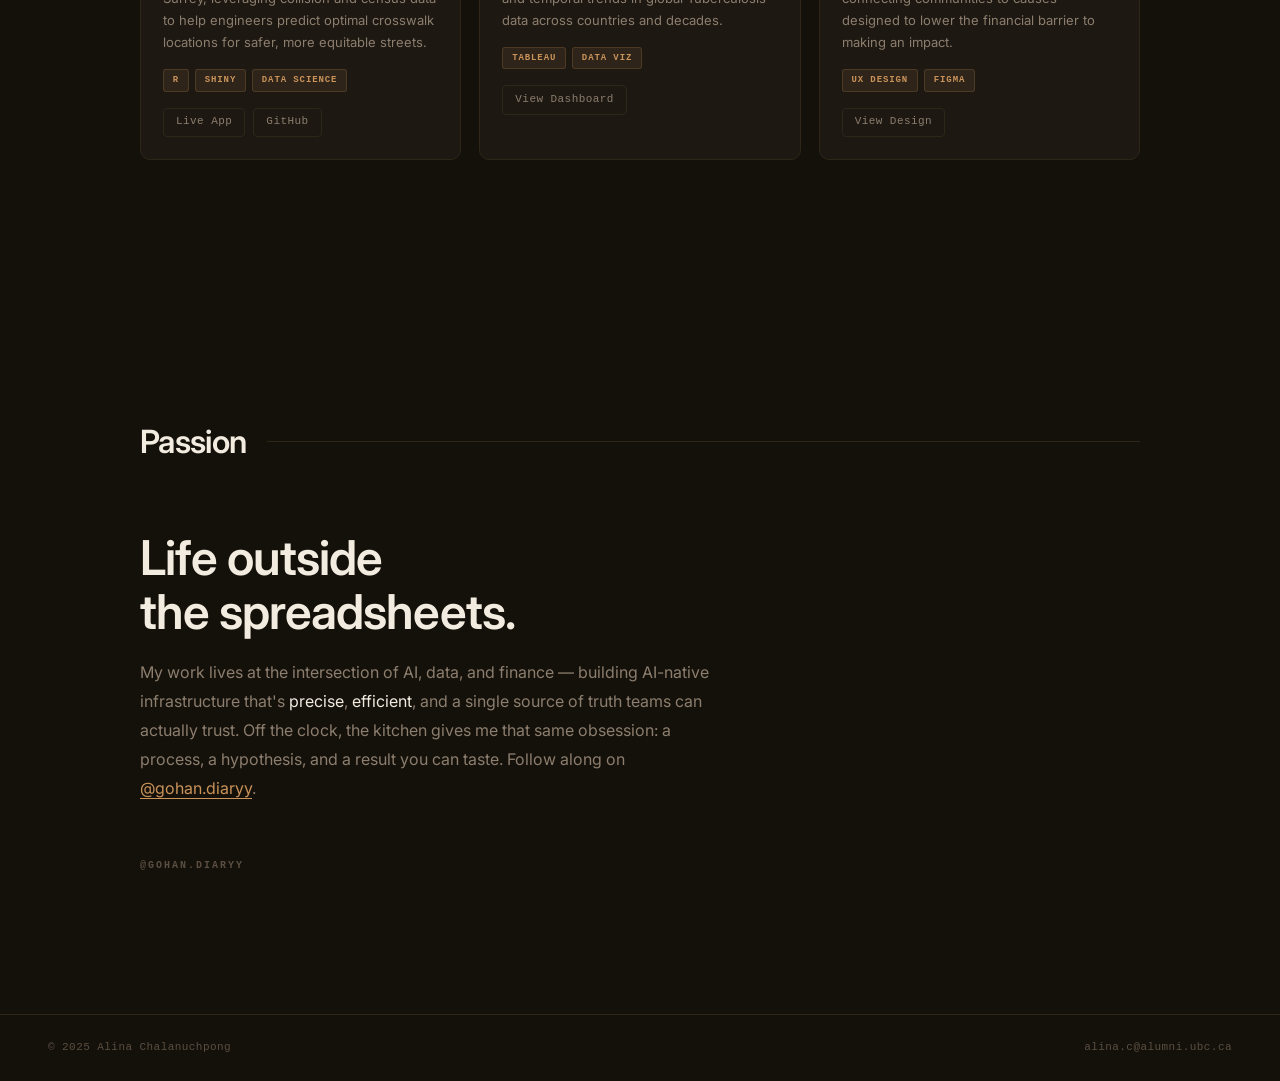
==== commit be8cac45: "Replace BigQuery with Snowflake in 1Password experience card Co-Authored-By: Claude Sonnet 4.6 <nore" ====
--- a/index.html
+++ b/index.html
@@ -105,7 +105,7 @@
               <span class="exp-tag">SQL</span>
               <span class="exp-tag">Looker</span>
               <span class="exp-tag">dbt</span>
-              <span class="exp-tag">BigQuery</span>
+              <span class="exp-tag">Snowflake</span>
               <span class="exp-tag">Finance Analytics</span>
             </div>
           </div>
